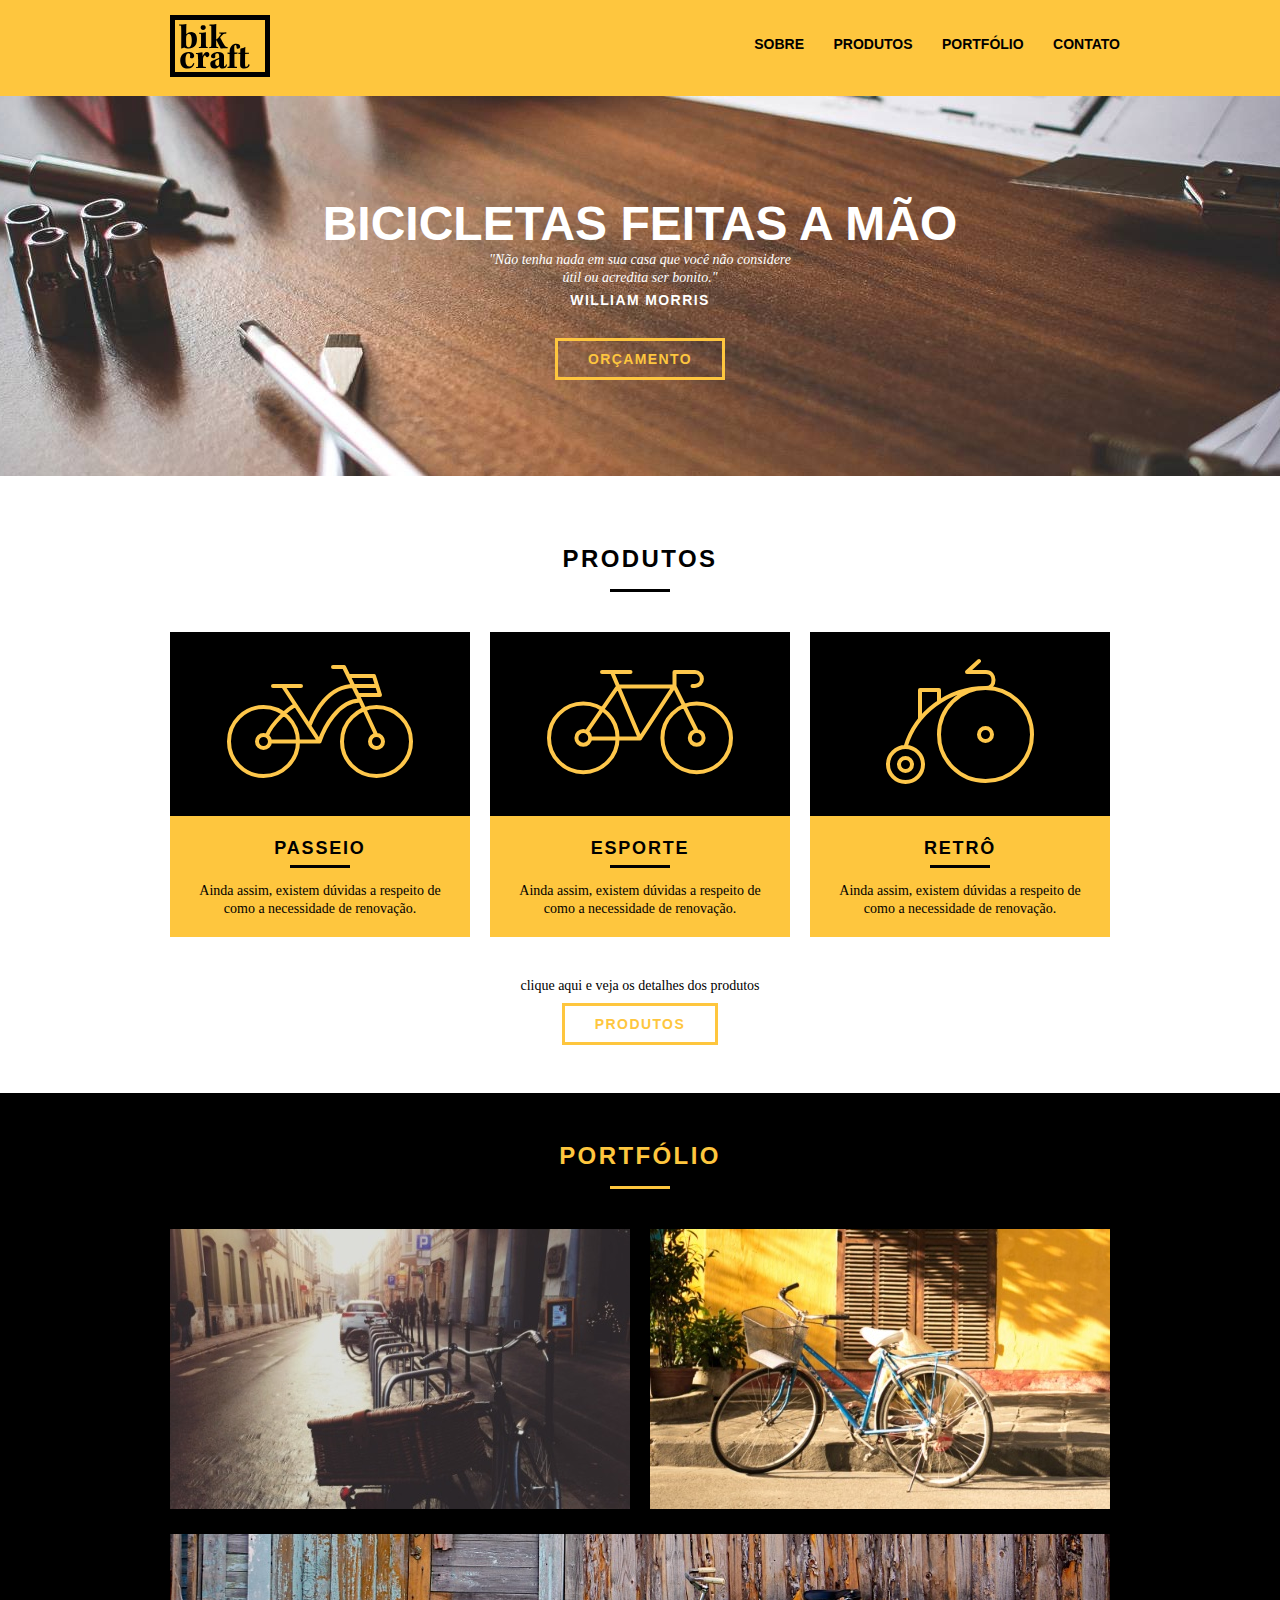
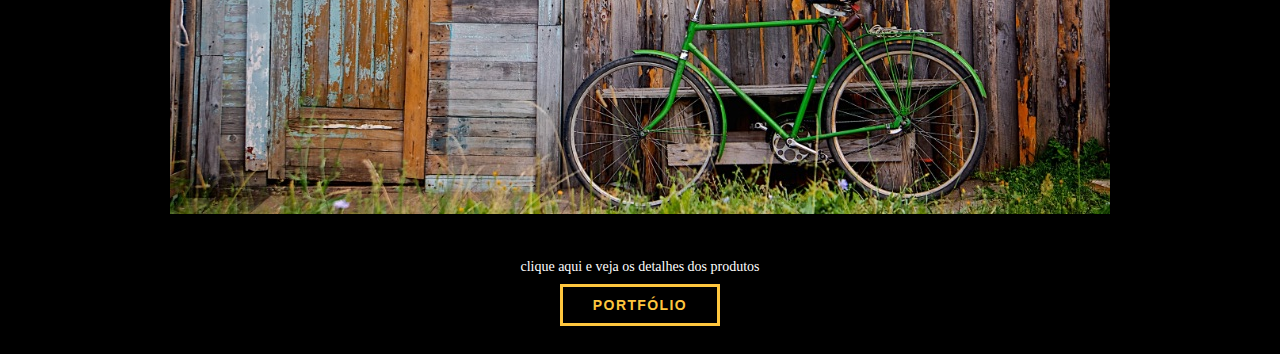
==== index.html @ dcacd548 "portfolio - home" ====
<!DOCTYPE html>
<html lang="en">
<head>
    <meta charset="UTF-8">
    <meta name="viewport" content="width=device-width, initial-scale=1.0">
    <title>Bikcraft</title>
    <link rel="stylesheet" href="/css/normalize.css">
    <link rel="stylesheet" href="/css/reset.css">
    <link rel="stylesheet" href="/css/grid.css">
    <link rel="stylesheet" href="/css/style.css">
</head>
<body>
    
    <!-- Header -->
    <header class="header">
        <div class="container">
            <a href="index.html" class="grid-4">
                <img src="img/bikcraft.svg" alt="">
            </a>
            <nav class="header_menu" class="grid-12">
                <ul>
                    <li><a href="sobre.html">Sobre</a></li>
                    <li><a href="produto.html">Produtos</a></li>
                    <li><a href="portfolio.html">Portfólio</a></li>
                    <li><a href="contato.html">Contato</a></li>
                </ul>
            </nav>
        </div>
    </header>

    <section class="introducao">
        <div class="container">
            <h1>Bicicletas Feitas a Mão</h1>
            <blockquote class="quote-externo">
                <p>"Não tenha nada em sua casa que você não considere útil ou acredita ser bonito."</p>
                <cite>WILLIAM MORRIS</cite>
            </blockquote>
            <a href="produtos.html" class="btn">Orçamento</a>
        </div>
    </section>

    <section class="produtos container">
        <h2 class="subtitulo">Produtos</h2>
        <ul class="produtos_lista">
            <li class="grid-1-3">
                <div class="produtos_icone">
                    <img src="/img/produtos/passeio.svg" alt="">
                </div>
                <h3>Passeio</h3>
                <p>Ainda assim, existem dúvidas a respeito de como a necessidade de renovação.</p>
            </li>
            <li class="grid-1-3">
                <div class="produtos_icone">
                    <img src="/img/produtos/esporte.svg" alt="">
                </div>
                <h3>Esporte</h3>
                <p>Ainda assim, existem dúvidas a respeito de como a necessidade de renovação.</p>
            </li>
            <li class="grid-1-3">
                <div class="produtos_icone">
                    <img src="/img/produtos/retro.svg" alt="">
                </div>
                <h3>Retrô</h3>
                <p>Ainda assim, existem dúvidas a respeito de como a necessidade de renovação.</p>
            </li>
        </ul>

        <div class="call">
            <p>clique aqui e veja os detalhes dos produtos</p>
            <a href="produtos.html" class="btn btn-preto">Produtos</a>
        </div>

    </section>

    <section class="portfolio">
        <div class="container">
            <h2 class="subtitulo">Portfólio</h2>
            <ul class="portfolio_lista">
                <li class="grid-8"><img src="/img/portfolio/retro.jpg" alt="Imagem Retro"></li>
                <li class="grid-8"><img src="/img/portfolio/passeio.jpg" alt="Imagem Passeio"></li>
                <li class="grid-16"><img src="/img/portfolio/esporte.jpg" alt="Imagem Esporte"></li>
            </ul>
            <div class="call">
                <p>clique aqui e veja os detalhes dos produtos</p>
                <a href="produtos.html" class="btn btn">Portfólio</a>
            </div>
        </div>
    </section>

</body>
</html>
---- css/grid.css ----
*, *:before, *:after {
  -webkit-box-sizing: border-box; 
  -moz-box-sizing: border-box; 
  box-sizing: border-box;
}

.container {
	width: 960px;
	margin: 0 auto;
	padding: 0px;
	position: relative;
}

.container:after, .container:before {
	content: " ";
	display: table;
}

.container:after {
	clear: both;
}

.grid-1, .grid-2, .grid-3, .grid-4, .grid-5, .grid-6, .grid-7, .grid-8, .grid-9, .grid-10, .grid-11, .grid-12, .grid-13, .grid-14, .grid-15, .grid-16, .grid-1-3 {
	float: left;
	margin-left: 10px;
	margin-right: 10px;
}

.grid-1 	{width: 40px;}
.grid-2 	{width: 100px;}
.grid-3 	{width: 160px;}
.grid-4 	{width: 220px;}
.grid-5 	{width: 280px;}
.grid-6 	{width: 340px;}
.grid-7 	{width: 400px;}
.grid-8 	{width: 460px;}
.grid-9 	{width: 520px;}
.grid-10 	{width: 580px;}
.grid-11 	{width: 640px;}
.grid-12 	{width: 700px;}
.grid-13 	{width: 760px;}
.grid-14 	{width: 820px;}
.grid-15 	{width: 880px;}
.grid-16 	{width: 940px;}
.grid-1-3	{width: 300px;}
---- css/style.css ----
/* Estilos Gerais */

body{
    font-family: Arial, Helvetica, sans-serif;
}

p{
    font-family: Georgia, 'Times New Roman', Times, serif;
    font-size: .875em;
    line-height: 1.25em;
}

.btn{
    border: 3px solid #FEC63E;
    padding: 10px 30px;
    color: #FEC63E;
    font-size: .875em;
    text-transform: uppercase;
    font-weight: bold;
    letter-spacing: .1em;
}

.btn:hover{
    color: #FFF;
    border-color: #FFF;
}

.btn.btn-preto:hover{
    color: #000;
    border-color: #000;
}

.subtitulo{
    font-size: 1.5em;
    line-height: 1.875em;
    font-weight: bold;
    letter-spacing: .1em;
    color: #000;
    text-transform: uppercase;
    text-align: center;
    margin-bottom: 40px;
}

.subtitulo::after{
    content: "";
    display: block;
    width: 60px;
    height: 3px;
    background: #000;
    margin: 8px auto;
}

/* Header */

.header{
    position: fixed;
    top: 0;
    width: 100%;
    background: #FEC63E;
    padding: 15px 0;
    z-index: 10;
}

.header_menu{
    text-align: right;
}

.header_menu ul li{
    display: inline-block;
    margin-left: 25px;
    margin-top: 20px;
}

.header_menu ul li a{
    color: #000;
    font-weight: bold;
    text-transform: uppercase;
    line-height: 1em;
    font-size: .875em;
    padding: 10px 0;
}

.header_menu ul li a:hover{
    color: #FFF;
}

/* Introdução */

.introducao{
    width: 100%;
    height: 380px;
    background: url("../img/bg.jpg") no-repeat center;
    background-size: cover;
    margin-top: 96px;
    text-align: center;
    padding-top: 100px;
}

.introducao h1{
    font-size: 3em;
    color: #FFF;
    font-weight: bold;
    text-transform: uppercase;
}

.quote-externo{
    max-width: 320px;
    margin: 0 auto;
    color: #FFF;
    margin-bottom: 40px;
}

.quote-externo p{
    font-style: italic;
    padding-bottom: 5px;
}

.quote-externo cite{
    font-style: normal;
    font-weight: bold;
    font-size: .875em;
    letter-spacing: .1em;
}

/* Produtos */
.produtos{
    padding: 60px 0;
}

.produtos_lista li{
    background: #FEC63E;
    text-align: center;
}

.produtos_lista li h3{
    font-size: 1.125em;
    font-weight: bold;
    line-height: 25px;
    text-transform: uppercase;
    letter-spacing: .1em;
    margin-top: 20px;
}

.produtos_lista li h3::after{
    content: "";
    display: block;
    width: 60px;
    height: 3px;
    background: #000;
    margin: 4px auto;
}

.produtos_lista li p{
    padding: 10px 20px 20px 20px;
}

.produtos_icone{
    background: #000;
    padding: 20px;
}

.call{
    text-align: center;
    padding-top: 40px;
    clear: both;
}

.call p{
    margin-bottom: 20px;
}

/* Portfolio */
.portfolio{
    width: 100%;
    background: #000;
    padding: 40px 0;
}

.portfolio .subtitulo{
    color: #FEC63E;
}

.portfolio .subtitulo::after{
    background: #FEC63E;
}

.portfolio_lista li:last-child{
    margin-top: 20px;
}

.portfolio .call p{
    color: #FFF;
}
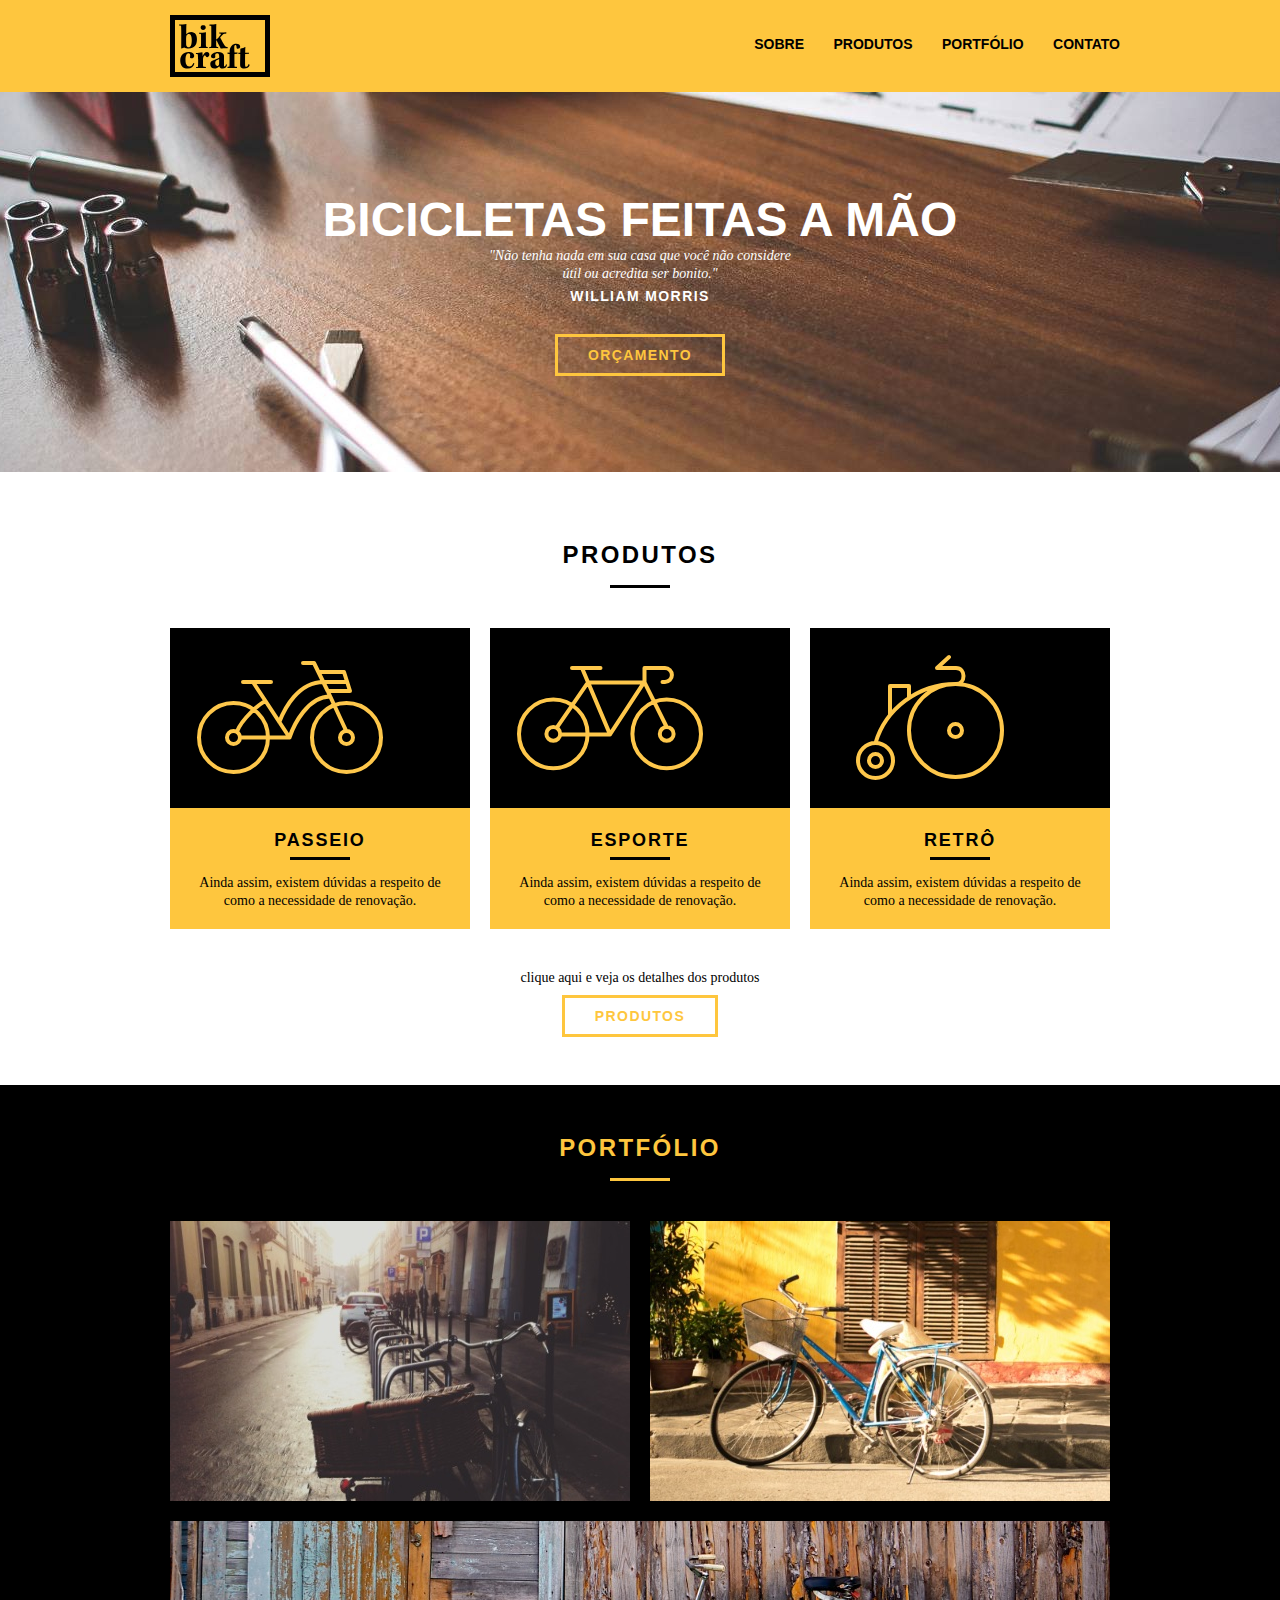
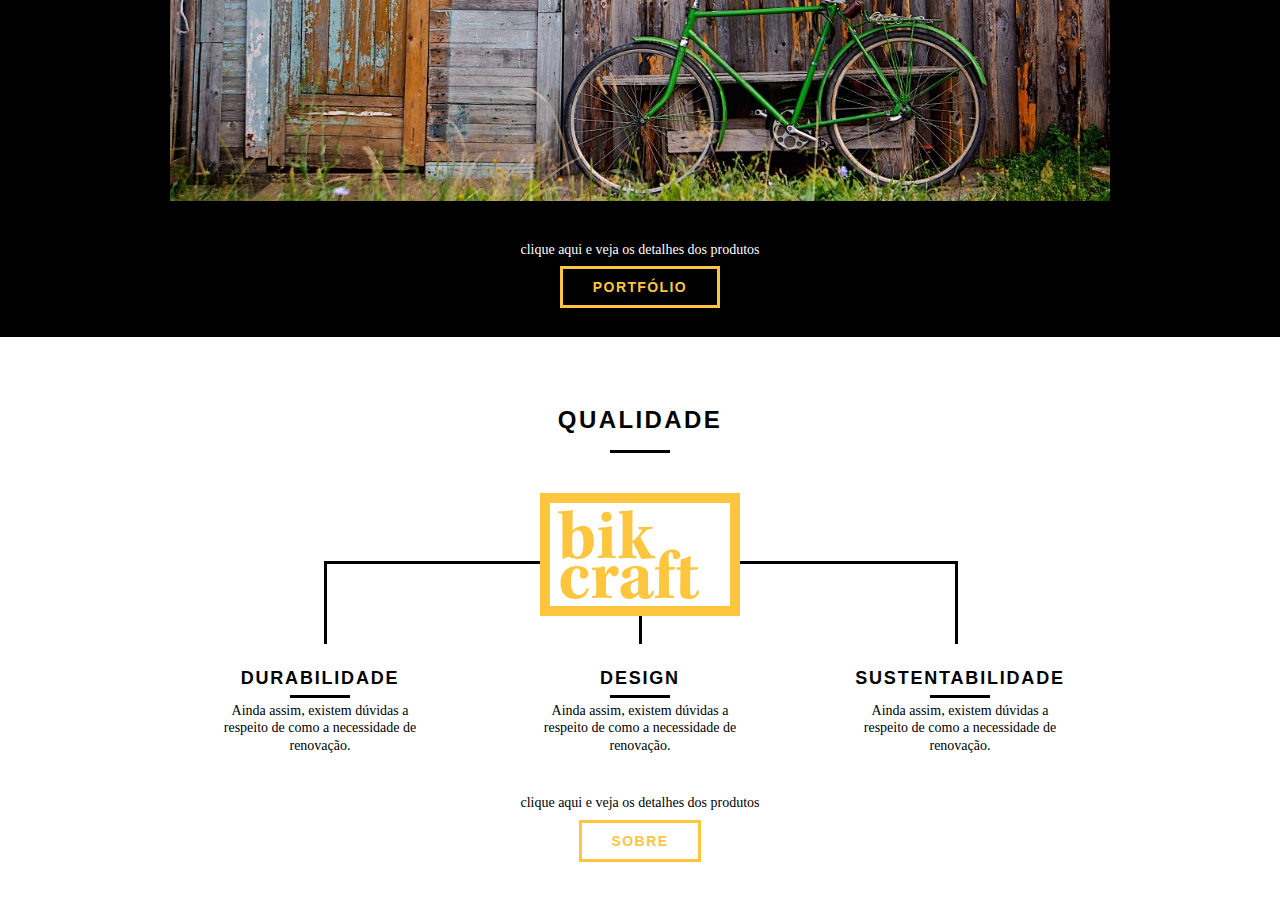
==== commit b26fb868: "qualidade - home" ====
--- a/index.html
+++ b/index.html
@@ -87,5 +87,28 @@
         </div>
     </section>
 
+    <section class="qualidade container">
+        <h2 class="subtitulo">Qualidade</h2>
+        <img src="/img/bikcraft-qualidade.svg" alt="Bikcraft">
+        <ul class="qualidade_lista">
+            <li class="grid-1-3">
+                <h3>Durabilidade</h3>
+                <p>Ainda assim, existem dúvidas a respeito de como a necessidade de renovação.</p>
+            </li>
+            <li class="grid-1-3">
+                <h3>Design</h3>
+                <p>Ainda assim, existem dúvidas a respeito de como a necessidade de renovação.</p>
+            </li>
+            <li class="grid-1-3">
+                <h3>Sustentabilidade</h3>
+                <p>Ainda assim, existem dúvidas a respeito de como a necessidade de renovação.</p>
+            </li>
+        </ul>
+        <div class="call">
+            <p>clique aqui e veja os detalhes dos produtos</p>
+            <a href="sobre.html" class="btn btn-preto">Sobre</a>
+        </div>
+    </section>
+
 </body>
 </html>--- a/css/style.css
+++ b/css/style.css
@@ -2,6 +2,10 @@
 
 body{
     font-family: Arial, Helvetica, sans-serif;
+}
+
+img{
+    display: block;
 }
 
 p{
@@ -91,7 +95,7 @@
     height: 380px;
     background: url("../img/bg.jpg") no-repeat center;
     background-size: cover;
-    margin-top: 96px;
+    margin-top: 92px;
     text-align: center;
     padding-top: 100px;
 }
@@ -190,4 +194,52 @@
 
 .portfolio .call p{
     color: #FFF;
-}+}
+
+/* Qualidade */
+.qualidade{
+    padding: 60px 0;
+}
+
+.qualidade::after{
+    content: "";
+    width: 634px;
+    height: 83px;
+    display: block;
+    background: url(../img/linhas.svg) no-repeat center center;
+    position: absolute;
+    top: 224px;
+    right: 162px;
+    z-index: -1;
+}
+
+.qualidade img{
+    margin: 0 auto;
+}
+
+.qualidade_lista{
+    padding-top: 30px;
+}
+
+.qualidade_lista li{
+    text-align: center;
+    padding: 0 40px;
+}
+
+.qualidade_lista li h3{
+    font-size: 1.125em;
+    font-weight: bold;
+    line-height: 25px;
+    text-transform: uppercase;
+    letter-spacing: .1em;
+    margin-top: 20px;
+}
+
+.qualidade_lista li h3::after{
+    content: "";
+    display: block;
+    width: 60px;
+    height: 3px;
+    background: #000;
+    margin: 4px auto;
+}
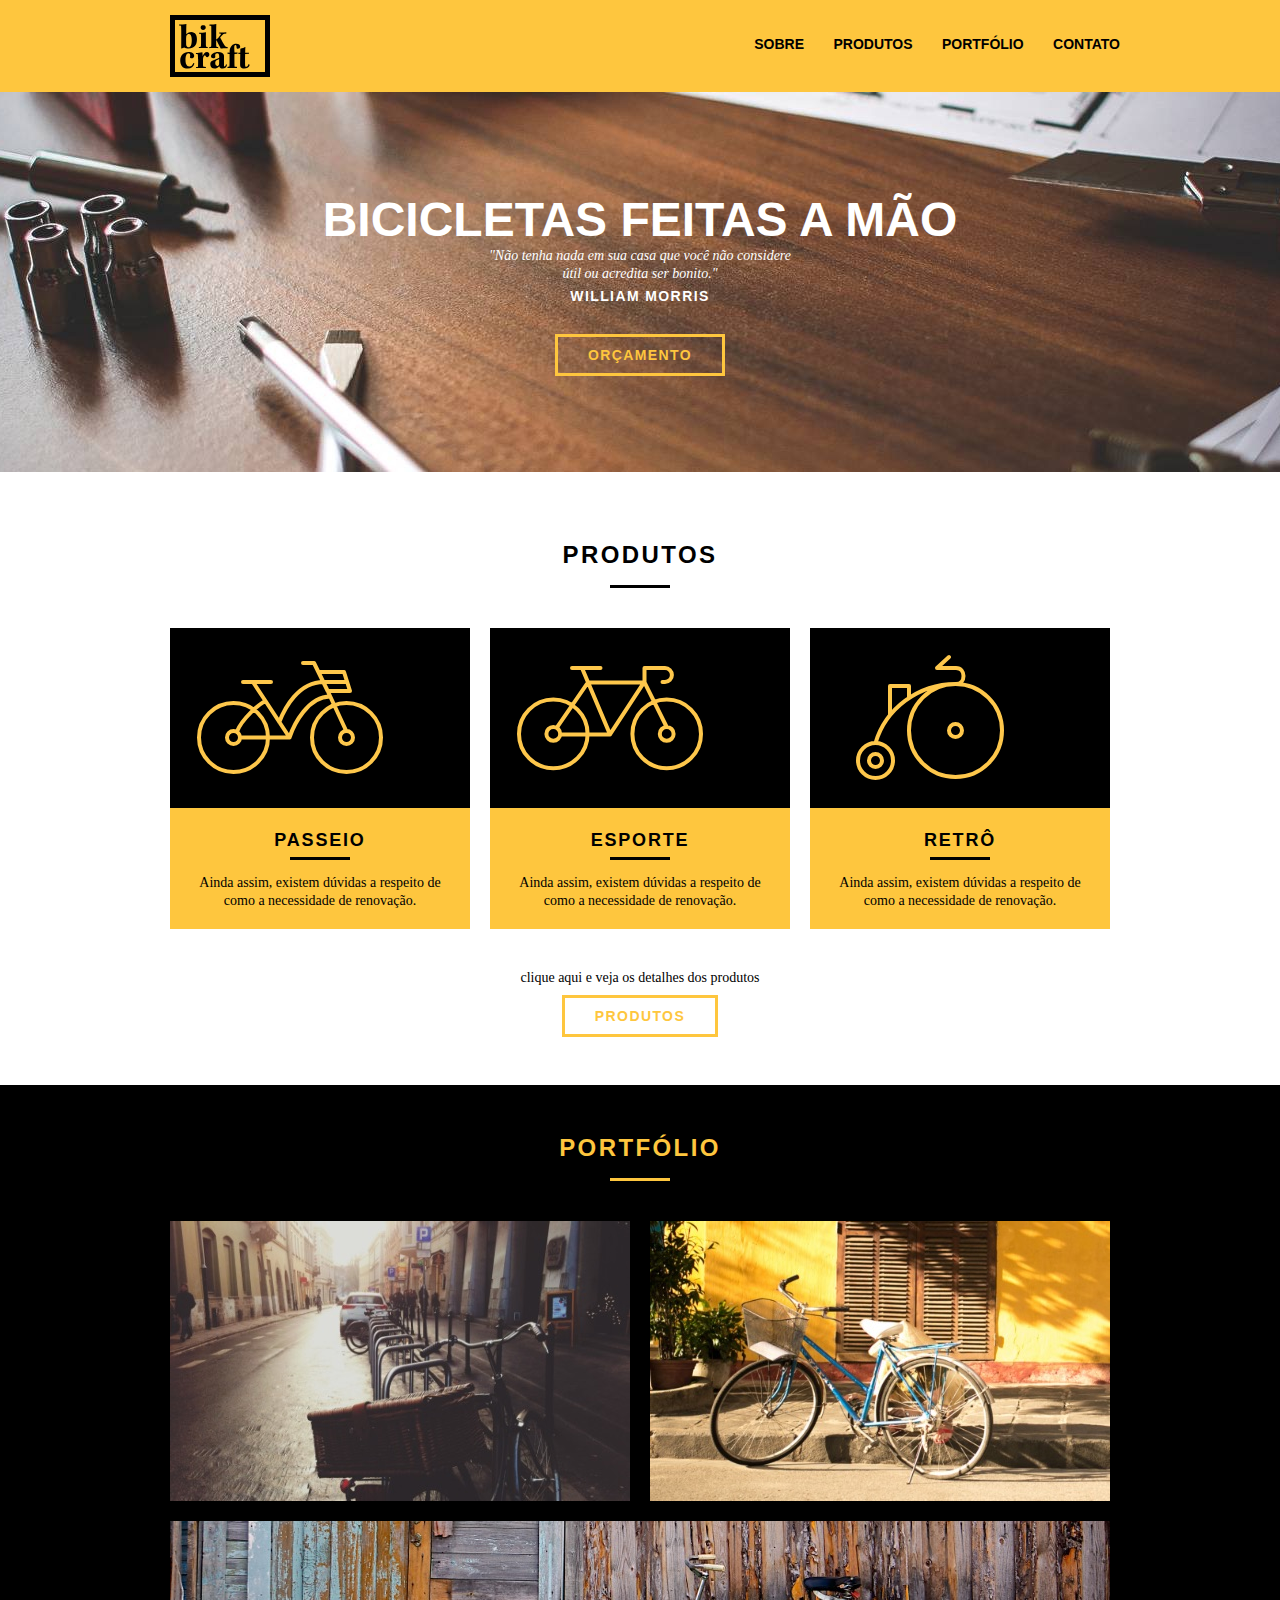
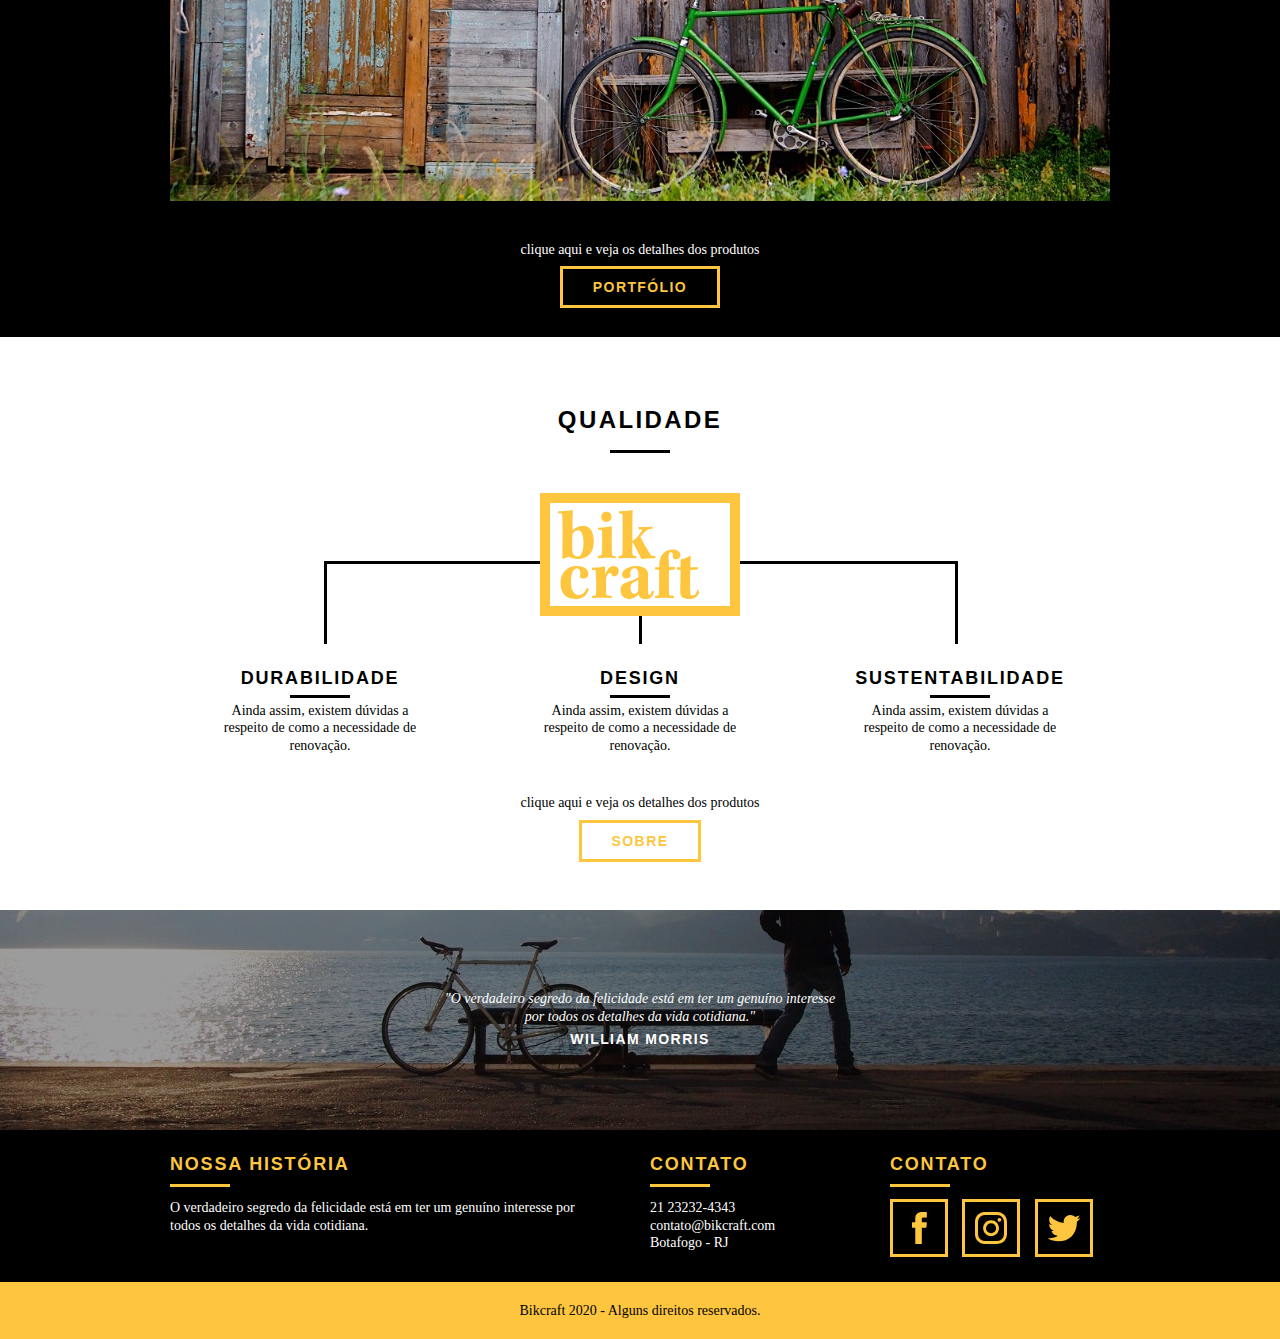
==== commit 8fbbf2bf: "footer - home" ====
--- a/index.html
+++ b/index.html
@@ -110,5 +110,49 @@
         </div>
     </section>
 
+    <section class="quebra">
+        <blockquote class="quote-externo container">
+            <p>"O verdadeiro segredo da felicidade está em ter um genuíno interesse por todos os detalhes da vida cotidiana."</p>
+            <cite>WILLIAM MORRIS</cite>
+        </blockquote>
+    </section>
+
+    <footer>
+        <div class="footer">
+            <div class="container">
+                <div class="grid-8 footer_historia">
+                    <h3>Nossa História</h3>
+                    <p>O verdadeiro segredo da felicidade está em ter um genuíno interesse por todos os detalhes da vida cotidiana.</p>
+                </div>
+
+                <div class="grid-4 footer_contato">
+                    <h3>Contato</h3>
+                    <ul>
+                        <li>21 23232-4343</li>
+                        <li>contato@bikcraft.com</li>
+                        <li>Botafogo - RJ</li>
+                    </ul>
+                </div>
+
+                <div class="grid-4 footer_redes">
+                    <h3>Contato</h3>
+                    <ul>
+                        <li><a href="" target="_blank"><img src="/img/redes-sociais/facebook.svg" alt="Facebook"></a></li>
+                        <li><a href="" target="_blank"><img src="/img/redes-sociais/instagram.svg" alt="Instagram"></a></li>
+                        <li><a href="" target="_blank"><img src="/img/redes-sociais/twitter.svg" alt="Twitter"></a></li>
+                    </ul>
+                </div>
+            </div>
+        </div>
+
+        <div class="coppy">
+            <div class="container">
+                <p class="grid-16">
+                    Bikcraft 2020 - Alguns direitos reservados.
+                </p>
+            </div>
+        </div>
+    </footer>
+
 </body>
 </html>--- a/css/style.css
+++ b/css/style.css
@@ -243,3 +243,81 @@
     background: #000;
     margin: 4px auto;
 }
+
+/* Quebra */
+
+.quebra{
+    width: 100%;
+    height: 220px;
+    background: url(../img/bg-footer.jpg) no-repeat center center;
+    background-size: cover;
+    text-align: center;
+    padding-top: 80px;
+}
+
+.quebra .quote-externo{
+    max-width: 400px;
+}
+
+/* Footer */
+
+.footer{
+    width: 100%;
+    background: #000;
+    color: #FFF;
+    padding: 20px 0;
+}
+
+.footer h3{
+    font-size: 1.125em;
+    line-height: 1.56em;
+    color: #FEC63E;
+    text-transform: uppercase;
+    letter-spacing: .1em;
+    font-weight: bold;
+}
+
+.footer h3::after{
+    content: "";
+    width: 60px;
+    height: 3px;
+    display: block;
+    background: #FEC63E;
+    margin: 6px 0 12px 0;
+}
+
+.footer_historia{
+    padding-right: 40px;
+}
+
+.footer_contato ul li{
+    font-size: .875em;
+    line-height: 1.25em;
+    font-family: Georgia, 'Times New Roman', Times, serif;
+}
+
+.footer_redes ul li{
+    display: inline-block;
+    margin-right: 10px;
+}
+
+.footer_redes ul li a{
+    border: 3px solid #FEC63E;
+    display: block;
+   padding: 10px;
+}
+
+.footer_redes ul li a:hover{
+    border-color: #FFF;
+}
+
+/* Coppy */
+.coppy{
+    width: 100%;
+    background: #FEC63E;
+    padding: 20px 0;
+}
+
+.coppy p{
+    text-align: center;
+}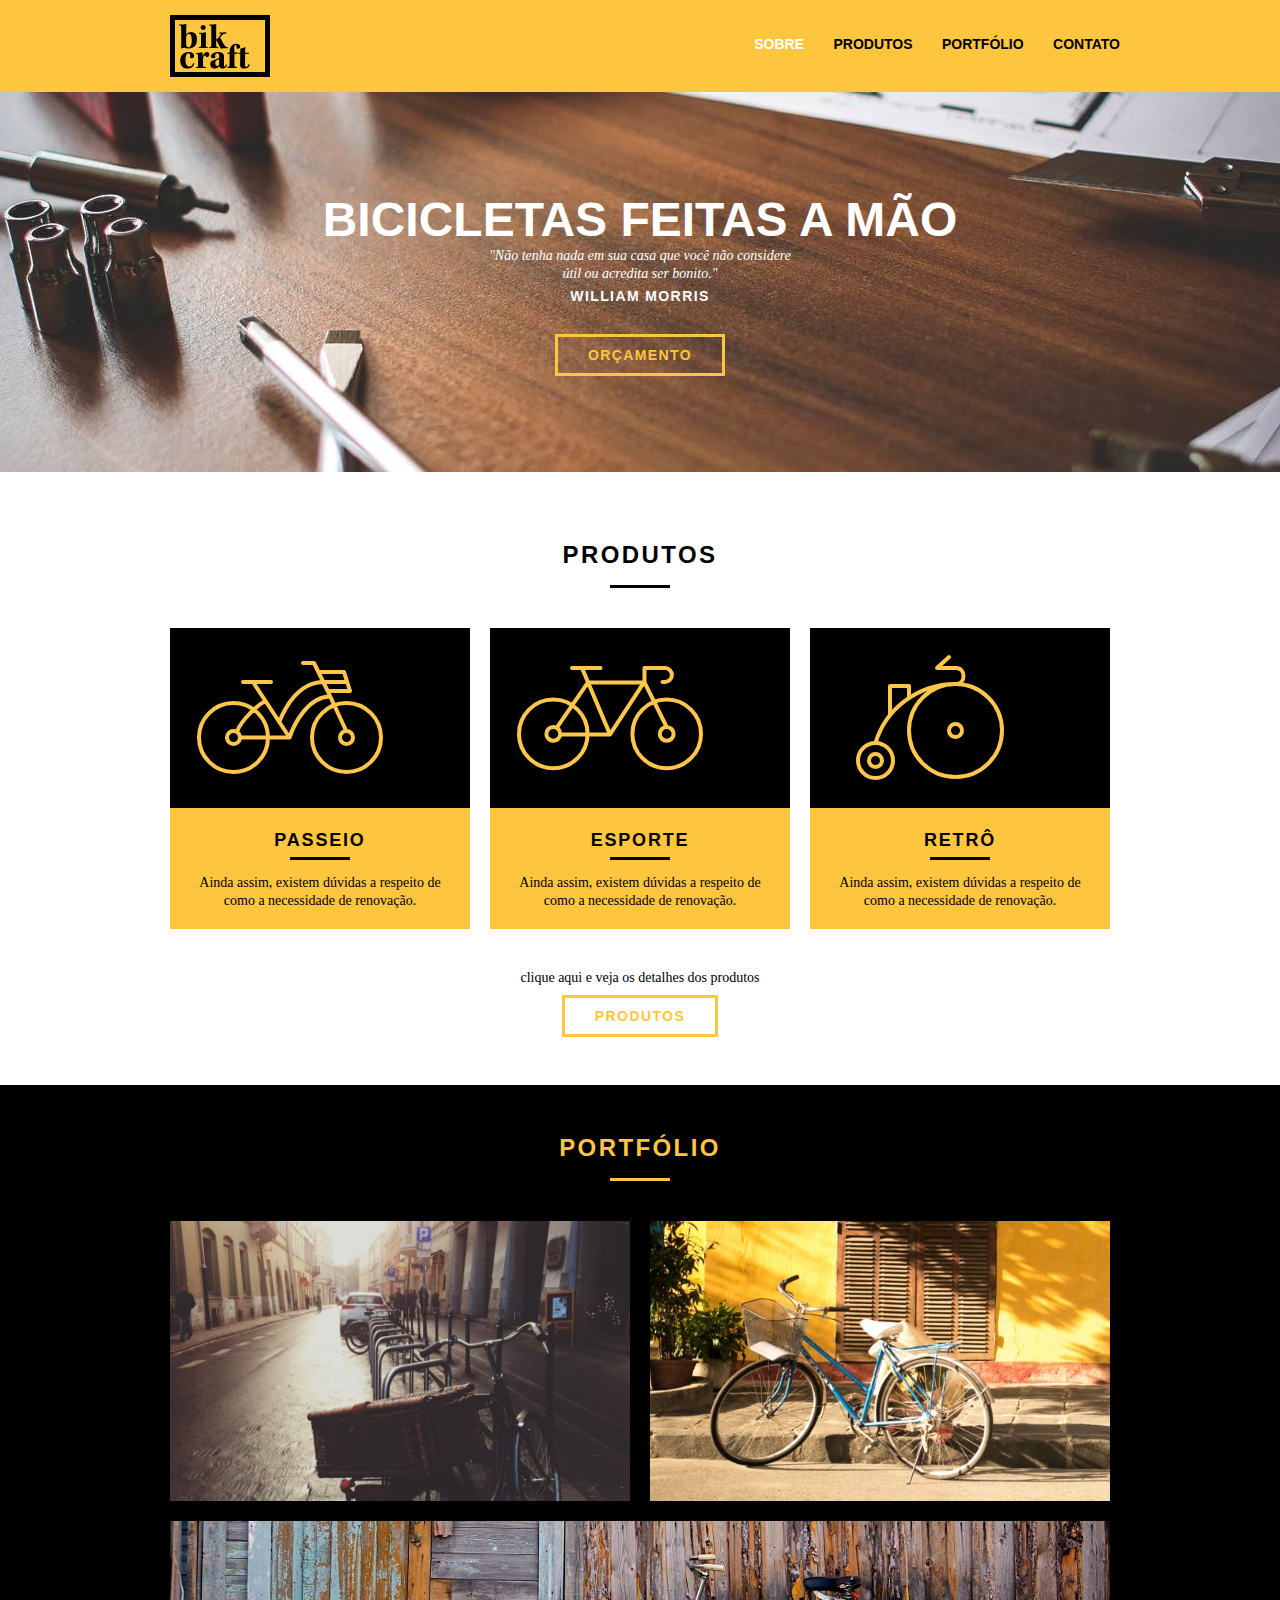
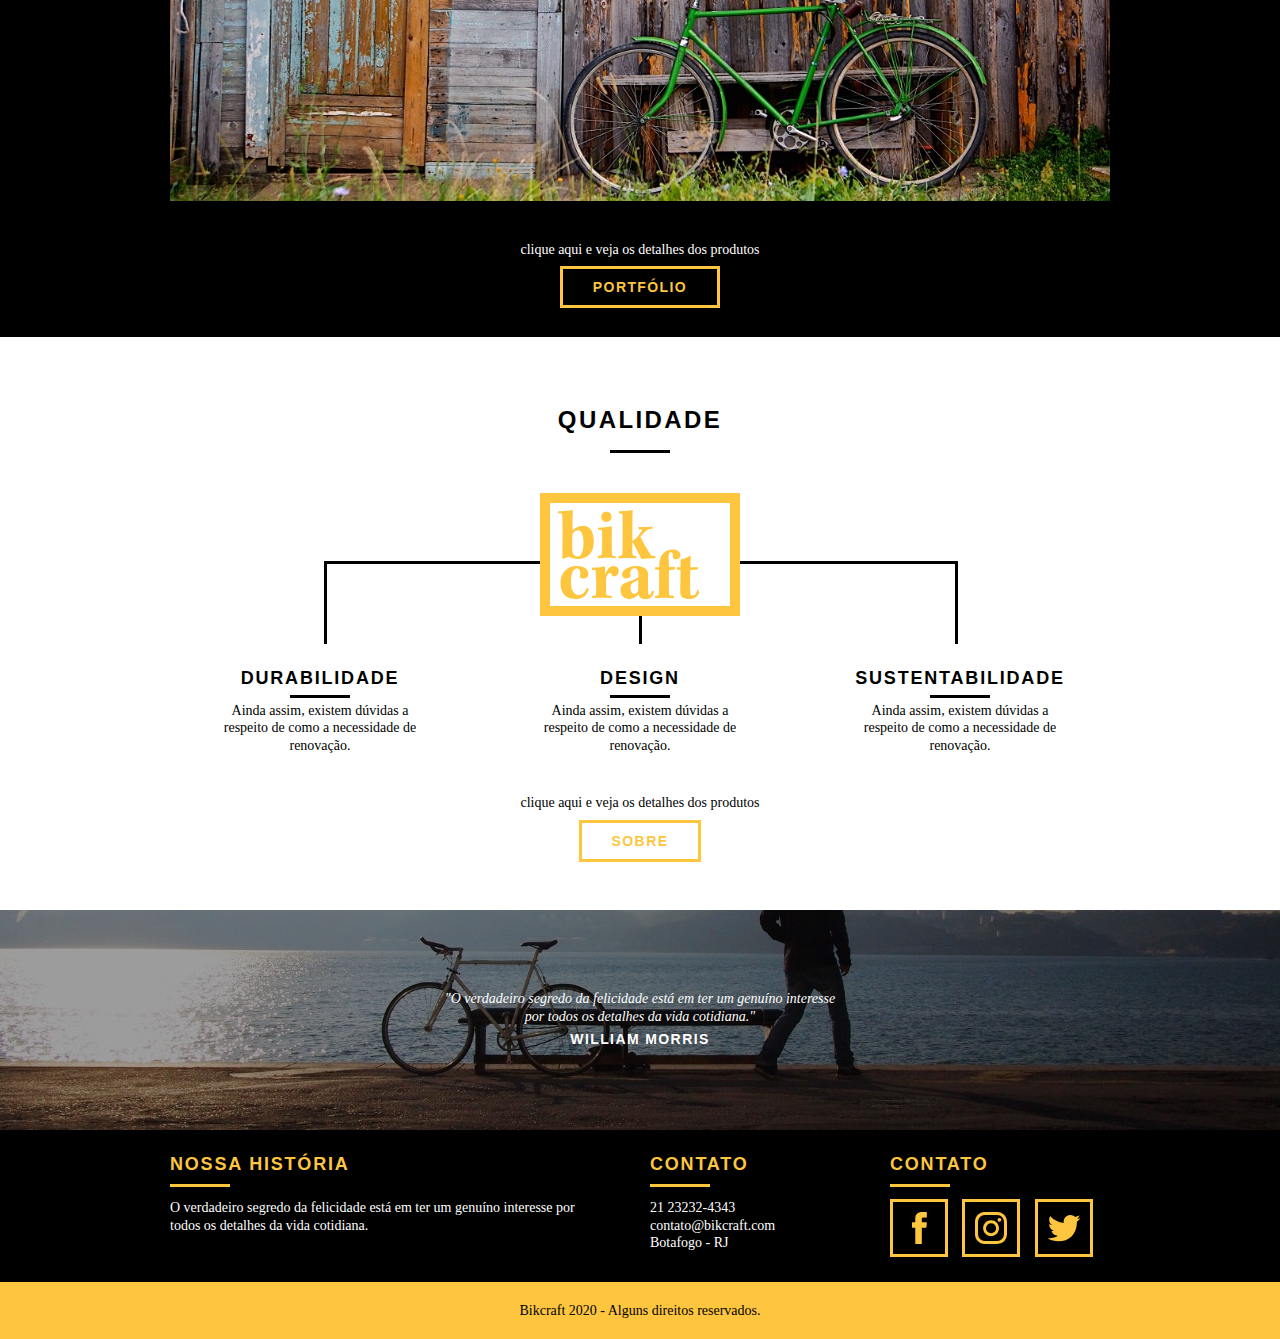
==== commit f1d98646: "produtos p2" ====
--- a/index.html
+++ b/index.html
@@ -8,6 +8,7 @@
     <link rel="stylesheet" href="/css/reset.css">
     <link rel="stylesheet" href="/css/grid.css">
     <link rel="stylesheet" href="/css/style.css">
+    <link rel="stylesheet" href="/css/responsivo.css">
 </head>
 <body>
     
@@ -19,8 +20,8 @@
             </a>
             <nav class="header_menu" class="grid-12">
                 <ul>
-                    <li><a href="sobre.html">Sobre</a></li>
-                    <li><a href="produto.html">Produtos</a></li>
+                    <li><a href="sobre.html" class="active">Sobre</a></li>
+                    <li><a href="produtos.html">Produtos</a></li>
                     <li><a href="portfolio.html">Portfólio</a></li>
                     <li><a href="contato.html">Contato</a></li>
                 </ul>
--- a/css/style.css
+++ b/css/style.css
@@ -54,6 +54,25 @@
     margin: 8px auto;
 }
 
+.subtitulo-interno{
+    font-size: 1.5em;
+    line-height: 1.875em;
+    font-weight: bold;
+    letter-spacing: .1em;
+    color: #000;
+    text-transform: uppercase;
+    margin-bottom: 20px;
+}
+
+.subtitulo-interno::after{
+    content: "";
+    display: block;
+    width: 60px;
+    height: 3px;
+    background: #000;
+    margin: 8px 0;
+}
+
 /* Header */
 
 .header{
@@ -88,6 +107,10 @@
     color: #FFF;
 }
 
+.header_menu ul li a.active{
+    color: #FFF;
+}
+
 /* Introdução */
 
 .introducao{
@@ -124,6 +147,32 @@
     font-weight: bold;
     font-size: .875em;
     letter-spacing: .1em;
+}
+
+/* Introdução interna */
+.introducao-interna{
+    width: 100%;
+    margin-top: 92px;
+    height: 160px;
+    color: #FFF;
+    text-align: center;
+    padding-top: 30px;
+}
+
+.introducao-interna h1{
+    font-size: 2.25em;
+    color: #FFF;
+    font-weight: bold;
+    text-transform: uppercase;
+}
+
+.introducao-interna h1::after{
+    content: "";
+    width: 60px;
+    height: 3px;
+    display: block;
+    background: #FFF;
+    margin: 6px auto 10px auto;
 }
 
 /* Produtos */
@@ -219,6 +268,7 @@
 
 .qualidade_lista{
     padding-top: 30px;
+    overflow: auto; /* Clear fixe */
 }
 
 .qualidade_lista li{
--- a/css/responsivo.css
+++ b/css/responsivo.css
@@ -0,0 +1,7 @@
+@media (min-width: 768px) and (max-width: 959px){
+
+}
+
+@media (max-width: 767){
+    
+}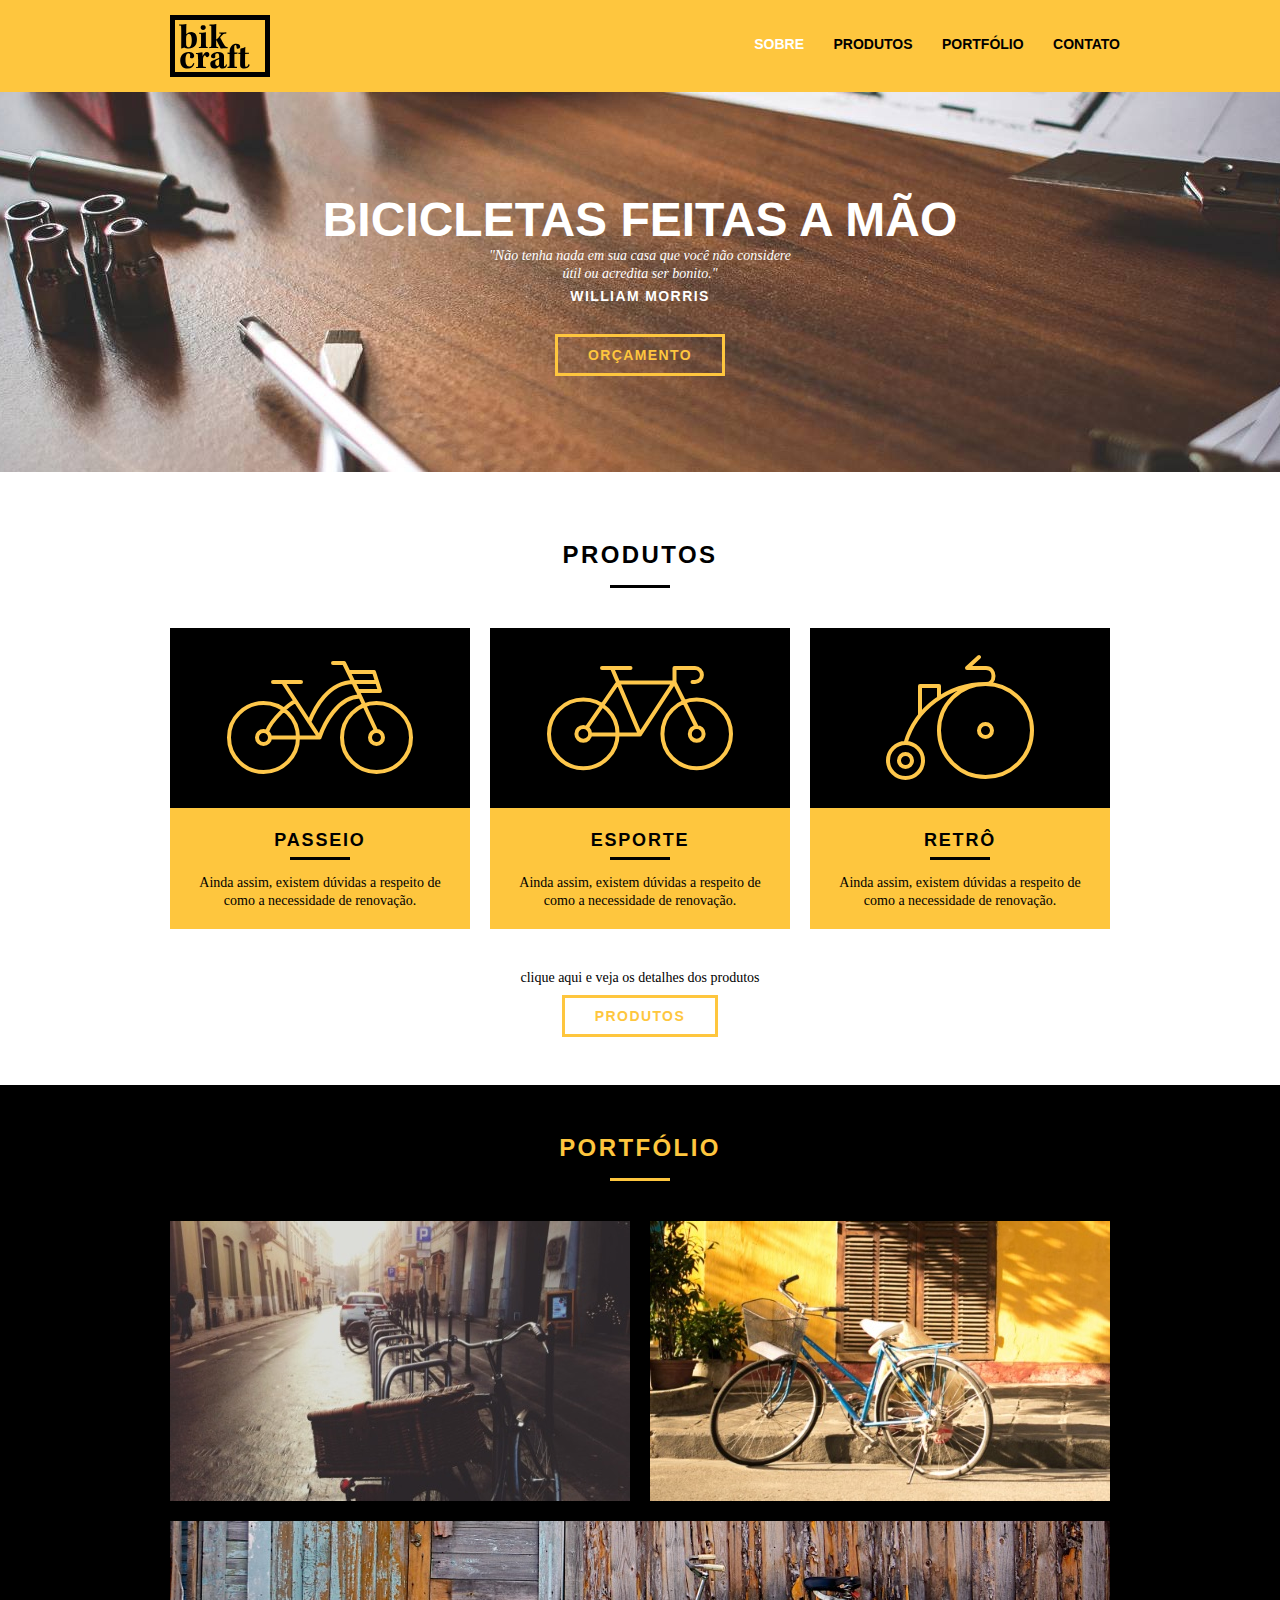
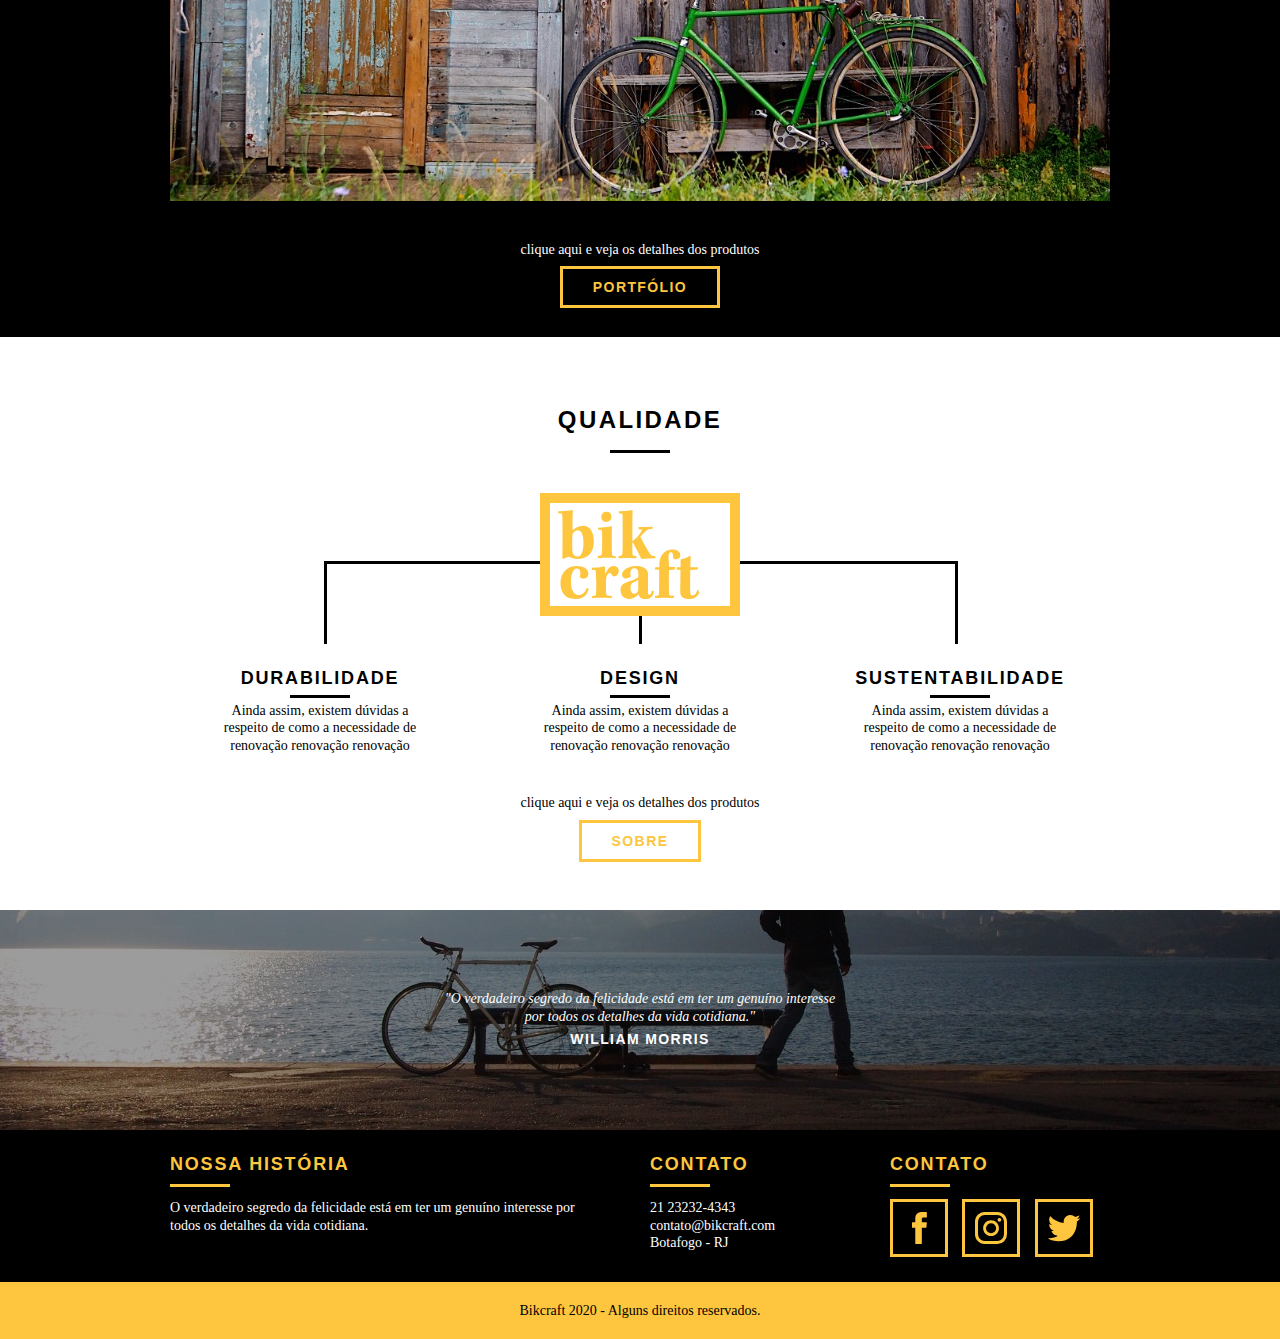
==== commit a3df8adb: "responsivo home" ====
--- a/index.html
+++ b/index.html
@@ -94,15 +94,15 @@
         <ul class="qualidade_lista">
             <li class="grid-1-3">
                 <h3>Durabilidade</h3>
-                <p>Ainda assim, existem dúvidas a respeito de como a necessidade de renovação.</p>
+                <p>Ainda assim, existem dúvidas a respeito de como a necessidade de renovação renovação renovação</p>
             </li>
             <li class="grid-1-3">
                 <h3>Design</h3>
-                <p>Ainda assim, existem dúvidas a respeito de como a necessidade de renovação.</p>
+                <p>Ainda assim, existem dúvidas a respeito de como a necessidade de renovação renovação renovação</p>
             </li>
             <li class="grid-1-3">
                 <h3>Sustentabilidade</h3>
-                <p>Ainda assim, existem dúvidas a respeito de como a necessidade de renovação.</p>
+                <p>Ainda assim, existem dúvidas a respeito de como a necessidade de renovação renovação renovação</p>
             </li>
         </ul>
         <div class="call">
--- a/css/grid.css
+++ b/css/grid.css
@@ -42,4 +42,41 @@
 .grid-14 	{width: 820px;}
 .grid-15 	{width: 880px;}
 .grid-16 	{width: 940px;}
-.grid-1-3	{width: 300px;}+.grid-1-3	{width: 300px;}
+
+@media only screen and (min-width: 788px) and (max-width: 979px){
+	.container {
+		width: 768px;
+	}
+
+	.grid-1		{width: 28px;}
+	.grid-2		{width: 76px;}
+	.grid-3		{width: 124px;}
+	.grid-4		{width: 172px;}
+	.grid-5		{width: 220px;}
+	.grid-6		{width: 268px;}
+	.grid-7		{width: 316px;}
+	.grid-8		{width: 364px;}
+	.grid-9		{width: 412px;}
+	.grid-10	{width: 460px;}
+	.grid-11	{width: 508px;}
+	.grid-12	{width: 556px;}
+	.grid-13	{width: 604px;}
+	.grid-14	{width: 652px;}
+	.grid-15	{width: 700px;}
+	.grid-16	{width: 748px;}
+	.grid-1-3	{width: 236px;}
+}
+
+@media only screen and (max-width: 787px){
+	.container{
+		width: 300px;
+	}
+
+	.grid-1, .grid-2, .grid-3, .grid-4, .grid-5, .grid-6, .grid-7, .grid-8, .grid-9, .grid-10, .grid-11, .grid-12, .grid-13, .grid-14, .grid-15, .grid-16, .grid-1-3 {
+		width: 300px;
+		margin-bottom: 20px;
+		float: none;
+	}
+
+}--- a/css/style.css
+++ b/css/style.css
@@ -6,6 +6,7 @@
 
 img{
     display: block;
+    max-width: 100%;
 }
 
 p{
@@ -212,6 +213,10 @@
     padding: 20px;
 }
 
+.produtos_icone img{
+    margin: 0 auto;
+}
+
 .call{
     text-align: center;
     padding-top: 40px;
@@ -255,7 +260,7 @@
     width: 634px;
     height: 83px;
     display: block;
-    background: url(../img/linhas.svg) no-repeat center center;
+    background: url(../img/linhas.svg) no-repeat center;
     position: absolute;
     top: 224px;
     right: 162px;
--- a/css/responsivo.css
+++ b/css/responsivo.css
@@ -1,7 +1,74 @@
-@media (min-width: 768px) and (max-width: 959px){
+/* Estilo para tabletes */
+@media only screen and (min-width: 788px) and (max-width: 979px){
+    /* Qualidade home */
+    .qualidade::after{
+        right: 66px;
+    }
 
+    .qualidade_lista li{
+        padding: 0 10px;
+    }
+
+    /* Footer */
+    .footer_redes ul li a{
+        border: 3px solid #FEC63E;
+        display: block;
+        padding: 6px;
+    }
+    .footer_redes ul li a img{
+        width: 26px;
+        height: 26px;
+    }
 }
 
-@media (max-width: 767){
+/* Estilo para mobile */
+@media only screen and (max-width: 787px){
+    /* Header */
+    .header{
+        position: relative;
+    }
+
+    .header img{
+        margin: 0 auto;
+    }
+
+    .header_menu{
+        text-align: center;
+    }
+
+    .header_menu ul li{
+        margin: 5px;
+    }
+
+    .header_menu ul li a{ 
+        border: 4px solid #000;
+        width: 136px;
+        display: block;
+        float: left;
+    }
+    .header_menu ul li a:hover{
+        border-color: #FFF;
+    }
+    /* Introdução */
+    .introducao{
+        margin-top: 0px;
+        padding-top: 50px;
+        background: url("../img/bg-mobile.jpg") no-repeat center;
+        background-size: cover;
+    }
+
+    .introducao h1{
+        font-size: 2.25em;
+    }
+    
+    /* Call */
+    .call{
+        padding-top: 10px;
+    }
+
+    /* Qualidade imagem */
+    .qualidade::after{
+        display: none;
+    }
     
 }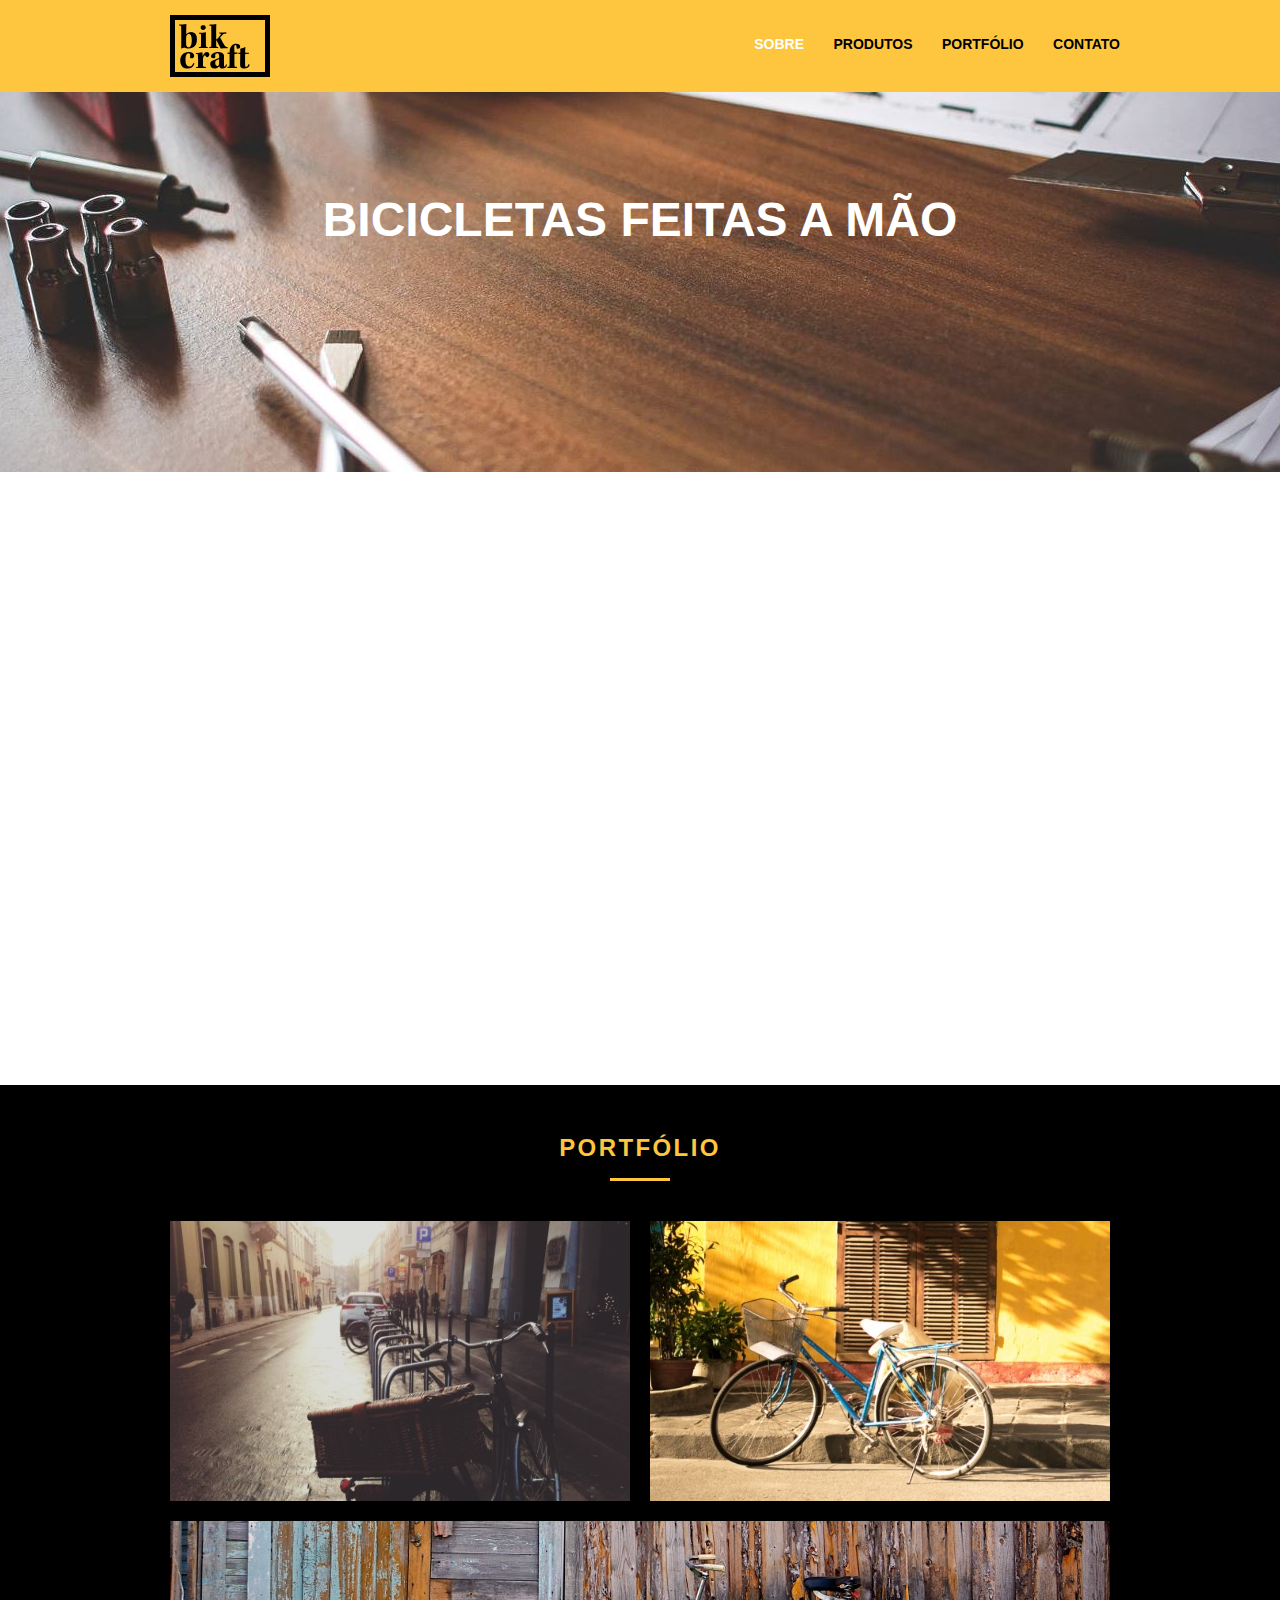
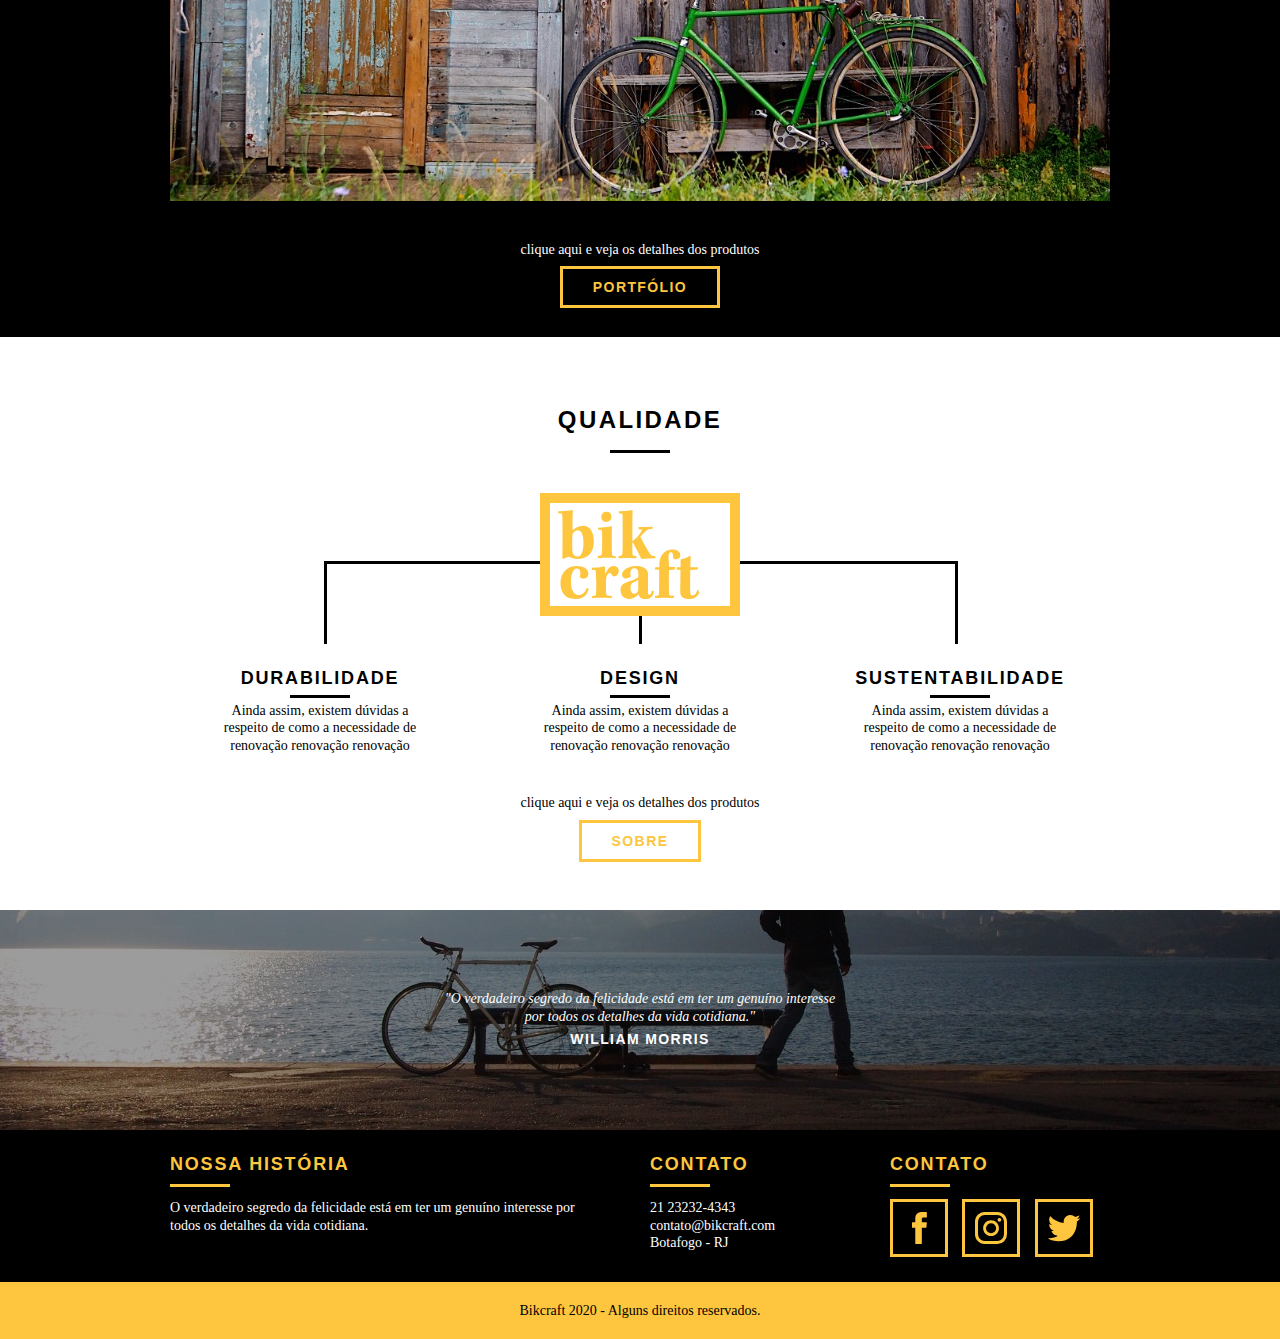
==== commit 1201dc1c: "animacoes" ====
--- a/index.html
+++ b/index.html
@@ -9,6 +9,7 @@
     <link rel="stylesheet" href="/css/grid.css">
     <link rel="stylesheet" href="/css/style.css">
     <link rel="stylesheet" href="/css/responsivo.css">
+    <script>document.documentElement.classList.add("js")</script>
 </head>
 <body>
     
@@ -31,16 +32,16 @@
 
     <section class="introducao">
         <div class="container">
-            <h1>Bicicletas Feitas a Mão</h1>
-            <blockquote class="quote-externo">
+            <h1 data-anime="400" class="fadeInDown">Bicicletas Feitas a Mão</h1>
+            <blockquote data-anime="800" class="quote-externo fadeInDown">
                 <p>"Não tenha nada em sua casa que você não considere útil ou acredita ser bonito."</p>
                 <cite>WILLIAM MORRIS</cite>
             </blockquote>
-            <a href="produtos.html" class="btn">Orçamento</a>
+            <a data-anime="1200" href="produtos.html" class="btn">Orçamento</a>
         </div>
     </section>
 
-    <section class="produtos container">
+    <section class="produtos container fadeInDown" data-anime="1600">
         <h2 class="subtitulo">Produtos</h2>
         <ul class="produtos_lista">
             <li class="grid-1-3">
@@ -155,5 +156,9 @@
         </div>
     </footer>
 
+   
+    <script src="/js/simple-anime.js"></script>
+    <script src="/js/script.js"></script>
+    
 </body>
 </html>--- a/css/style.css
+++ b/css/style.css
@@ -375,4 +375,62 @@
 
 .coppy p{
     text-align: center;
-}+}
+
+/* Slide e animação*/
+.js [data-slide] {
+    position: relative;
+  }
+
+.js [data-slide] > * {
+    position: absolute;
+    top: 0px;
+    opacity: 0;
+  }
+
+.js [data-slide] > .active {
+    position: relative;
+    opacity: 1;
+    transition: opacity 500ms;
+    z-index: 1;
+  }
+  
+.js [data-slide-nav] {
+    display: block;
+    justify-content: center;
+    text-align: center;
+    margin-top: 20px;
+  }
+
+.js [data-slide-nav] > button {
+    display: inline-block;
+    width: 12px;
+    margin: 4px;
+    height: 12px;
+    border: none;
+    padding: 0px;
+    border-radius: 6px;
+    background: #1d1d1d;
+    text-indent: -100px;
+    overflow: hidden;
+  }
+
+.js [data-slide-nav] > button.active {
+    background: #fec454;
+  }
+
+  /* Animações */
+.js [data-anime] {
+    opacity: 0;
+  }
+
+.js .fadeInDown {
+    transform: translate3d(0, -20px, 0);
+  }
+
+.js .anime {
+    opacity: 1;
+    transform: none;
+    transition: transform .8s, transform .8s;
+  }
+
--- a/css/responsivo.css
+++ b/css/responsivo.css
@@ -8,6 +8,28 @@
     .qualidade_lista li{
         padding: 0 10px;
     }
+
+    /* Produtos */
+    .produtos_item h2{  
+        top: -150px;
+        margin-bottom: -56px;
+    }
+
+    .produto-icone{
+        padding: 41px 0;
+    }
+    
+    .produto_info p{
+        font-size: .875em;
+        line-height: 20px;
+        height: 122px;
+        padding: 20px 30px;
+    }
+
+    .produto_info ul li{
+        width: 181px;
+    }
+    
 
     /* Footer */
     .footer_redes ul li a{
@@ -49,6 +71,11 @@
     .header_menu ul li a:hover{
         border-color: #FFF;
     }
+
+    .header_menu ul li a.active{
+        border-color: #FFF;
+    }
+
     /* Introdução */
     .introducao{
         margin-top: 0px;
@@ -60,6 +87,11 @@
     .introducao h1{
         font-size: 2.25em;
     }
+
+    /* Introdução Interna */
+    .introducao-interna{
+        margin-top: 0px;
+    }
     
     /* Call */
     .call{
@@ -70,5 +102,57 @@
     .qualidade::after{
         display: none;
     }
+
+    /* Sobre */
+    .missao-sobre p{
+        padding-right: 0px;
+        font-style: .875em;
+        line-height: 20px;
+    }
+
+    .subtitulo-interno ul li{
+        font-style: .875em;
+        line-height: 25px;
+    }
+
+    /* Produtos */
+    .produtos_item h2{  
+        top: -100px;
+        margin-bottom: -68px;
+    }
+
+    .produto-icone{
+        padding: 41px 0;
+    }
+    
+    .produto_info p{
+        font-size: .875em;
+        line-height: 20px;
+        height: auto;
+        padding: 20px 30px;
+    }
+
+    .produto_info ul li{
+        width: 149px;
+        font-size: .875em;
+        line-height: 20px;
+        padding-top: 14;
+    }
+
+    /* Form */
+    .form{
+        padding-right: 0px;
+    }
+
+    .orcamento_dados ul{
+        padding-right: 0px;
+    }
+
+    /* Contato */
+    
+    .form{
+        padding-right: 0px;
+        margin-bottom: 40px;
+    }
     
 }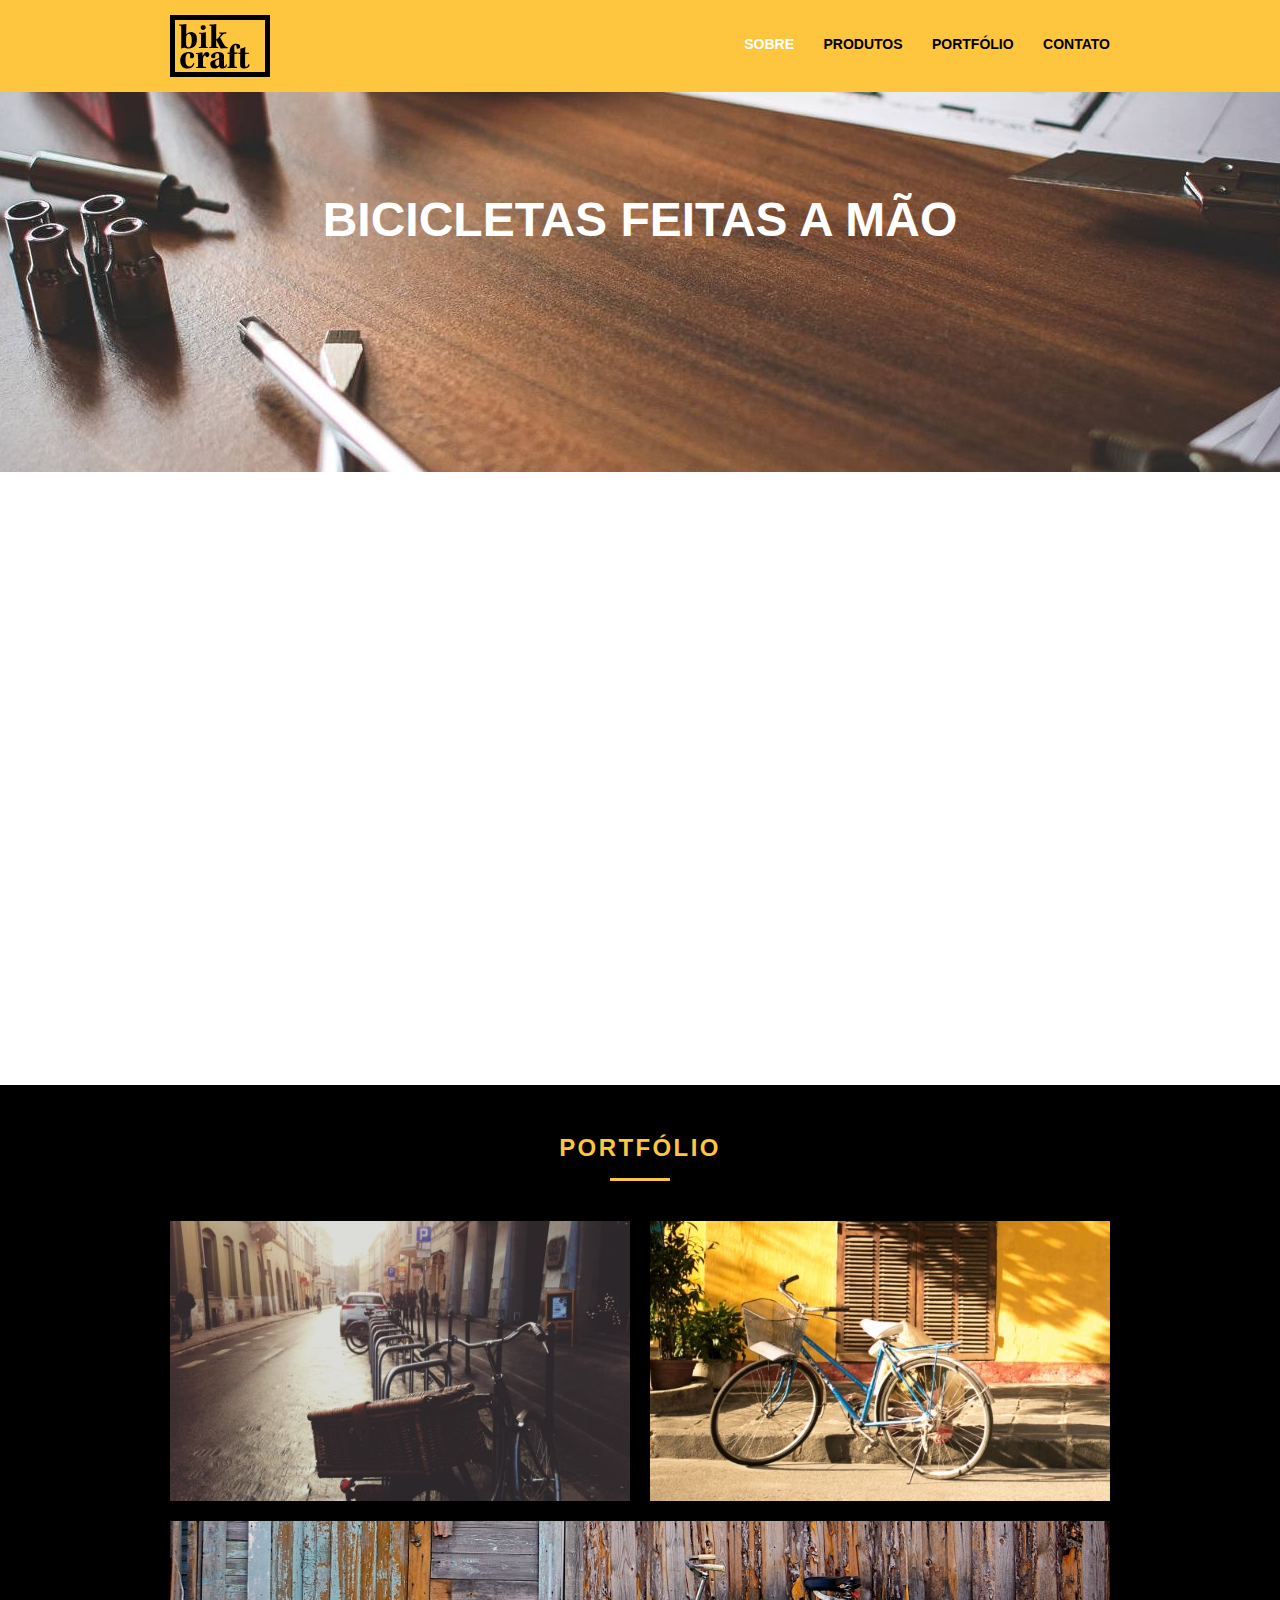
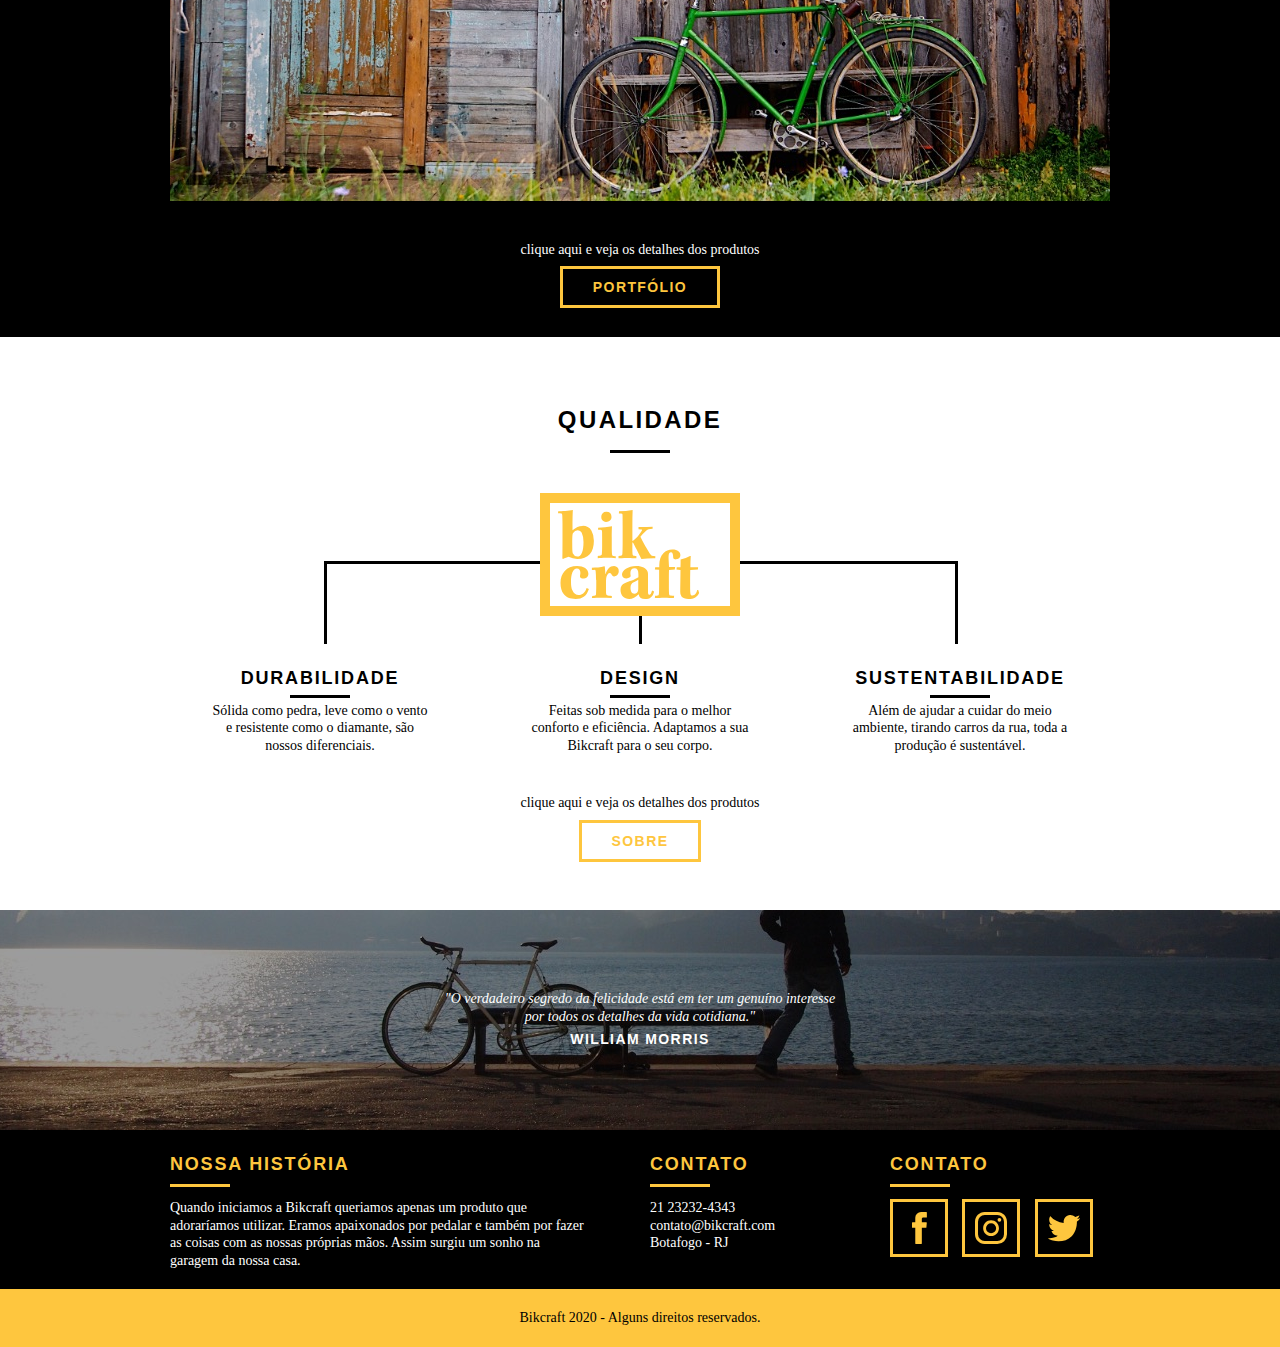
==== commit 0ec33caa: "seo/otimizacao" ====
--- a/index.html
+++ b/index.html
@@ -1,14 +1,23 @@
 <!DOCTYPE html>
-<html lang="en">
+<html lang="pt-BR">
 <head>
     <meta charset="UTF-8">
     <meta name="viewport" content="width=device-width, initial-scale=1.0">
-    <title>Bikcraft</title>
-    <link rel="stylesheet" href="/css/normalize.css">
-    <link rel="stylesheet" href="/css/reset.css">
-    <link rel="stylesheet" href="/css/grid.css">
+    <title>Bikcraft - Bicicletas Personalizadas</title>
+    <meta name="description" content="Compre a sua bicicleta personalizada na Bikcraft.
+     Possuímos modelos Passeio, Retrô e Esportes.">
+
+     <meta property="og:type" content="website">
+     <meta property="og:title" content="Bikcraft - Bicicletas Personalizadas">
+     <meta property="og:description" content="Compre a sua bicicleta personalizada na Bikcraft.
+     Possuímos modelos Passeio, Retrô e Esportes.">
+     <meta property="og:url" content="http://bikcraft.com/">
+     <meta property="og:image" content="http://bikcraft.com/img/og-image.png">
+
+     <link rel="shortcut icon" href="favicon.ico">
+
     <link rel="stylesheet" href="/css/style.css">
-    <link rel="stylesheet" href="/css/responsivo.css">
+
     <script>document.documentElement.classList.add("js")</script>
 </head>
 <body>
@@ -19,7 +28,7 @@
             <a href="index.html" class="grid-4">
                 <img src="img/bikcraft.svg" alt="">
             </a>
-            <nav class="header_menu" class="grid-12">
+            <nav class="header_menu grid-12">
                 <ul>
                     <li><a href="sobre.html" class="active">Sobre</a></li>
                     <li><a href="produtos.html">Produtos</a></li>
@@ -49,21 +58,21 @@
                     <img src="/img/produtos/passeio.svg" alt="">
                 </div>
                 <h3>Passeio</h3>
-                <p>Ainda assim, existem dúvidas a respeito de como a necessidade de renovação.</p>
+                <p>Muito melhor do que passear pela orla a vidros fechados.</p>
             </li>
             <li class="grid-1-3">
                 <div class="produtos_icone">
                     <img src="/img/produtos/esporte.svg" alt="">
                 </div>
                 <h3>Esporte</h3>
-                <p>Ainda assim, existem dúvidas a respeito de como a necessidade de renovação.</p>
+                <p>Mais rápido do que Forrest Gump, ninguém vai pegar você.</p>
             </li>
             <li class="grid-1-3">
                 <div class="produtos_icone">
                     <img src="/img/produtos/retro.svg" alt="">
                 </div>
                 <h3>Retrô</h3>
-                <p>Ainda assim, existem dúvidas a respeito de como a necessidade de renovação.</p>
+                <p>O passado volta para lembrarmos o que devemos fazer no futuro.</p>
             </li>
         </ul>
 
@@ -95,15 +104,15 @@
         <ul class="qualidade_lista">
             <li class="grid-1-3">
                 <h3>Durabilidade</h3>
-                <p>Ainda assim, existem dúvidas a respeito de como a necessidade de renovação renovação renovação</p>
+                <p>Sólida como pedra, leve como o vento e resistente como o diamante, são nossos diferenciais.</p>
             </li>
             <li class="grid-1-3">
                 <h3>Design</h3>
-                <p>Ainda assim, existem dúvidas a respeito de como a necessidade de renovação renovação renovação</p>
+                <p>Feitas sob medida para o melhor conforto e eficiência. Adaptamos a sua Bikcraft para o seu corpo.</p>
             </li>
             <li class="grid-1-3">
                 <h3>Sustentabilidade</h3>
-                <p>Ainda assim, existem dúvidas a respeito de como a necessidade de renovação renovação renovação</p>
+                <p>Além de ajudar a cuidar do meio ambiente, tirando carros da rua, toda a produção é sustentável.</p>
             </li>
         </ul>
         <div class="call">
@@ -124,7 +133,7 @@
             <div class="container">
                 <div class="grid-8 footer_historia">
                     <h3>Nossa História</h3>
-                    <p>O verdadeiro segredo da felicidade está em ter um genuíno interesse por todos os detalhes da vida cotidiana.</p>
+                    <p>Quando iniciamos a Bikcraft queriamos apenas um produto que adoraríamos utilizar. Eramos apaixonados por pedalar e também por fazer as coisas com as nossas próprias mãos. Assim surgiu um sonho na garagem da nossa casa.</p>
                 </div>
 
                 <div class="grid-4 footer_contato">
@@ -156,7 +165,7 @@
         </div>
     </footer>
 
-   
+    <script src="/js/simple-slide.js"></script>
     <script src="/js/simple-anime.js"></script>
     <script src="/js/script.js"></script>
     
--- a/css/style.css
+++ b/css/style.css
@@ -1,436 +1 @@
-/* Estilos Gerais */
-
-body{
-    font-family: Arial, Helvetica, sans-serif;
-}
-
-img{
-    display: block;
-    max-width: 100%;
-}
-
-p{
-    font-family: Georgia, 'Times New Roman', Times, serif;
-    font-size: .875em;
-    line-height: 1.25em;
-}
-
-.btn{
-    border: 3px solid #FEC63E;
-    padding: 10px 30px;
-    color: #FEC63E;
-    font-size: .875em;
-    text-transform: uppercase;
-    font-weight: bold;
-    letter-spacing: .1em;
-}
-
-.btn:hover{
-    color: #FFF;
-    border-color: #FFF;
-}
-
-.btn.btn-preto:hover{
-    color: #000;
-    border-color: #000;
-}
-
-.subtitulo{
-    font-size: 1.5em;
-    line-height: 1.875em;
-    font-weight: bold;
-    letter-spacing: .1em;
-    color: #000;
-    text-transform: uppercase;
-    text-align: center;
-    margin-bottom: 40px;
-}
-
-.subtitulo::after{
-    content: "";
-    display: block;
-    width: 60px;
-    height: 3px;
-    background: #000;
-    margin: 8px auto;
-}
-
-.subtitulo-interno{
-    font-size: 1.5em;
-    line-height: 1.875em;
-    font-weight: bold;
-    letter-spacing: .1em;
-    color: #000;
-    text-transform: uppercase;
-    margin-bottom: 20px;
-}
-
-.subtitulo-interno::after{
-    content: "";
-    display: block;
-    width: 60px;
-    height: 3px;
-    background: #000;
-    margin: 8px 0;
-}
-
-/* Header */
-
-.header{
-    position: fixed;
-    top: 0;
-    width: 100%;
-    background: #FEC63E;
-    padding: 15px 0;
-    z-index: 10;
-}
-
-.header_menu{
-    text-align: right;
-}
-
-.header_menu ul li{
-    display: inline-block;
-    margin-left: 25px;
-    margin-top: 20px;
-}
-
-.header_menu ul li a{
-    color: #000;
-    font-weight: bold;
-    text-transform: uppercase;
-    line-height: 1em;
-    font-size: .875em;
-    padding: 10px 0;
-}
-
-.header_menu ul li a:hover{
-    color: #FFF;
-}
-
-.header_menu ul li a.active{
-    color: #FFF;
-}
-
-/* Introdução */
-
-.introducao{
-    width: 100%;
-    height: 380px;
-    background: url("../img/bg.jpg") no-repeat center;
-    background-size: cover;
-    margin-top: 92px;
-    text-align: center;
-    padding-top: 100px;
-}
-
-.introducao h1{
-    font-size: 3em;
-    color: #FFF;
-    font-weight: bold;
-    text-transform: uppercase;
-}
-
-.quote-externo{
-    max-width: 320px;
-    margin: 0 auto;
-    color: #FFF;
-    margin-bottom: 40px;
-}
-
-.quote-externo p{
-    font-style: italic;
-    padding-bottom: 5px;
-}
-
-.quote-externo cite{
-    font-style: normal;
-    font-weight: bold;
-    font-size: .875em;
-    letter-spacing: .1em;
-}
-
-/* Introdução interna */
-.introducao-interna{
-    width: 100%;
-    margin-top: 92px;
-    height: 160px;
-    color: #FFF;
-    text-align: center;
-    padding-top: 30px;
-}
-
-.introducao-interna h1{
-    font-size: 2.25em;
-    color: #FFF;
-    font-weight: bold;
-    text-transform: uppercase;
-}
-
-.introducao-interna h1::after{
-    content: "";
-    width: 60px;
-    height: 3px;
-    display: block;
-    background: #FFF;
-    margin: 6px auto 10px auto;
-}
-
-/* Produtos */
-.produtos{
-    padding: 60px 0;
-}
-
-.produtos_lista li{
-    background: #FEC63E;
-    text-align: center;
-}
-
-.produtos_lista li h3{
-    font-size: 1.125em;
-    font-weight: bold;
-    line-height: 25px;
-    text-transform: uppercase;
-    letter-spacing: .1em;
-    margin-top: 20px;
-}
-
-.produtos_lista li h3::after{
-    content: "";
-    display: block;
-    width: 60px;
-    height: 3px;
-    background: #000;
-    margin: 4px auto;
-}
-
-.produtos_lista li p{
-    padding: 10px 20px 20px 20px;
-}
-
-.produtos_icone{
-    background: #000;
-    padding: 20px;
-}
-
-.produtos_icone img{
-    margin: 0 auto;
-}
-
-.call{
-    text-align: center;
-    padding-top: 40px;
-    clear: both;
-}
-
-.call p{
-    margin-bottom: 20px;
-}
-
-/* Portfolio */
-.portfolio{
-    width: 100%;
-    background: #000;
-    padding: 40px 0;
-}
-
-.portfolio .subtitulo{
-    color: #FEC63E;
-}
-
-.portfolio .subtitulo::after{
-    background: #FEC63E;
-}
-
-.portfolio_lista li:last-child{
-    margin-top: 20px;
-}
-
-.portfolio .call p{
-    color: #FFF;
-}
-
-/* Qualidade */
-.qualidade{
-    padding: 60px 0;
-}
-
-.qualidade::after{
-    content: "";
-    width: 634px;
-    height: 83px;
-    display: block;
-    background: url(../img/linhas.svg) no-repeat center;
-    position: absolute;
-    top: 224px;
-    right: 162px;
-    z-index: -1;
-}
-
-.qualidade img{
-    margin: 0 auto;
-}
-
-.qualidade_lista{
-    padding-top: 30px;
-    overflow: auto; /* Clear fixe */
-}
-
-.qualidade_lista li{
-    text-align: center;
-    padding: 0 40px;
-}
-
-.qualidade_lista li h3{
-    font-size: 1.125em;
-    font-weight: bold;
-    line-height: 25px;
-    text-transform: uppercase;
-    letter-spacing: .1em;
-    margin-top: 20px;
-}
-
-.qualidade_lista li h3::after{
-    content: "";
-    display: block;
-    width: 60px;
-    height: 3px;
-    background: #000;
-    margin: 4px auto;
-}
-
-/* Quebra */
-
-.quebra{
-    width: 100%;
-    height: 220px;
-    background: url(../img/bg-footer.jpg) no-repeat center center;
-    background-size: cover;
-    text-align: center;
-    padding-top: 80px;
-}
-
-.quebra .quote-externo{
-    max-width: 400px;
-}
-
-/* Footer */
-
-.footer{
-    width: 100%;
-    background: #000;
-    color: #FFF;
-    padding: 20px 0;
-}
-
-.footer h3{
-    font-size: 1.125em;
-    line-height: 1.56em;
-    color: #FEC63E;
-    text-transform: uppercase;
-    letter-spacing: .1em;
-    font-weight: bold;
-}
-
-.footer h3::after{
-    content: "";
-    width: 60px;
-    height: 3px;
-    display: block;
-    background: #FEC63E;
-    margin: 6px 0 12px 0;
-}
-
-.footer_historia{
-    padding-right: 40px;
-}
-
-.footer_contato ul li{
-    font-size: .875em;
-    line-height: 1.25em;
-    font-family: Georgia, 'Times New Roman', Times, serif;
-}
-
-.footer_redes ul li{
-    display: inline-block;
-    margin-right: 10px;
-}
-
-.footer_redes ul li a{
-    border: 3px solid #FEC63E;
-    display: block;
-   padding: 10px;
-}
-
-.footer_redes ul li a:hover{
-    border-color: #FFF;
-}
-
-/* Coppy */
-.coppy{
-    width: 100%;
-    background: #FEC63E;
-    padding: 20px 0;
-}
-
-.coppy p{
-    text-align: center;
-}
-
-/* Slide e animação*/
-.js [data-slide] {
-    position: relative;
-  }
-
-.js [data-slide] > * {
-    position: absolute;
-    top: 0px;
-    opacity: 0;
-  }
-
-.js [data-slide] > .active {
-    position: relative;
-    opacity: 1;
-    transition: opacity 500ms;
-    z-index: 1;
-  }
-  
-.js [data-slide-nav] {
-    display: block;
-    justify-content: center;
-    text-align: center;
-    margin-top: 20px;
-  }
-
-.js [data-slide-nav] > button {
-    display: inline-block;
-    width: 12px;
-    margin: 4px;
-    height: 12px;
-    border: none;
-    padding: 0px;
-    border-radius: 6px;
-    background: #1d1d1d;
-    text-indent: -100px;
-    overflow: hidden;
-  }
-
-.js [data-slide-nav] > button.active {
-    background: #fec454;
-  }
-
-  /* Animações */
-.js [data-anime] {
-    opacity: 0;
-  }
-
-.js .fadeInDown {
-    transform: translate3d(0, -20px, 0);
-  }
-
-.js .anime {
-    opacity: 1;
-    transform: none;
-    transition: transform .8s, transform .8s;
-  }
-
+html{line-height:1.15;-webkit-text-size-adjust:100%}body{margin:0}main{display:block}h1{font-size:2em;margin:.67em 0}hr{box-sizing:content-box;height:0;overflow:visible}pre{font-family:monospace,monospace;font-size:1em}a{background-color:transparent}abbr[title]{border-bottom:none;text-decoration:underline;text-decoration:underline dotted}b,strong{font-weight:bolder}code,kbd,samp{font-family:monospace,monospace;font-size:1em}small{font-size:80%}sub,sup{font-size:75%;line-height:0;position:relative;vertical-align:baseline}sub{bottom:-.25em}sup{top:-.5em}img{border-style:none}button,input,optgroup,select,textarea{font-family:inherit;font-size:100%;line-height:1.15;margin:0}button,input{overflow:visible}button,select{text-transform:none}button,[type="button"],[type="reset"],[type="submit"]{-webkit-appearance:button}button::-moz-focus-inner,[type="button"]::-moz-focus-inner,[type="reset"]::-moz-focus-inner,[type="submit"]::-moz-focus-inner{border-style:none;padding:0}button:-moz-focusring,[type="button"]:-moz-focusring,[type="reset"]:-moz-focusring,[type="submit"]:-moz-focusring{outline:1px dotted ButtonText}fieldset{padding:.35em .75em .625em}legend{box-sizing:border-box;color:inherit;display:table;max-width:100%;padding:0;white-space:normal}progress{vertical-align:baseline}textarea{overflow:auto}[type="checkbox"],[type="radio"]{box-sizing:border-box;padding:0}[type="number"]::-webkit-inner-spin-button,[type="number"]::-webkit-outer-spin-button{height:auto}[type="search"]{-webkit-appearance:textfield;outline-offset:-2px}[type="search"]::-webkit-search-decoration{-webkit-appearance:none}::-webkit-file-upload-button{-webkit-appearance:button;font:inherit}details{display:block}summary{display:list-item}template{display:none}[hidden]{display:none}a{text-decoration:none}ol,ul{list-style:none}html,body,div,span,iframe,h1,h2,h3,h4,h5,h6,p,blockquote,a,em,img,dl,dt,dd,ol,ul,li,fieldset,form,label,legend,article,footer,header,nav,section,main{margin:0;padding:0;border:0;vertical-align:baseline}h1,h2,h3,h4,h5,h6,p,a,ul{font-size:1em;font-weight:400}*,:before,:after{-webkit-box-sizing:border-box;-moz-box-sizing:border-box;box-sizing:border-box}.container{width:960px;margin:0 auto;padding:0;position:relative}.container:after,.container:before{content:" ";display:table}.container:after{clear:both}.grid-1,.grid-2,.grid-3,.grid-4,.grid-5,.grid-6,.grid-7,.grid-8,.grid-9,.grid-10,.grid-11,.grid-12,.grid-13,.grid-14,.grid-15,.grid-16,.grid-1-3{float:left;margin-left:10px;margin-right:10px}.grid-1{width:40px}.grid-2{width:100px}.grid-3{width:160px}.grid-4{width:220px}.grid-5{width:280px}.grid-6{width:340px}.grid-7{width:400px}.grid-8{width:460px}.grid-9{width:520px}.grid-10{width:580px}.grid-11{width:640px}.grid-12{width:700px}.grid-13{width:760px}.grid-14{width:820px}.grid-15{width:880px}.grid-16{width:940px}.grid-1-3{width:300px}@media only screen and (min-width: 788px) and (max-width: 979px){.container{width:768px}.grid-1{width:28px}.grid-2{width:76px}.grid-3{width:124px}.grid-4{width:172px}.grid-5{width:220px}.grid-6{width:268px}.grid-7{width:316px}.grid-8{width:364px}.grid-9{width:412px}.grid-10{width:460px}.grid-11{width:508px}.grid-12{width:556px}.grid-13{width:604px}.grid-14{width:652px}.grid-15{width:700px}.grid-16{width:748px}.grid-1-3{width:236px}}@media only screen and (max-width: 787px){.container{width:300px}.grid-1,.grid-2,.grid-3,.grid-4,.grid-5,.grid-6,.grid-7,.grid-8,.grid-9,.grid-10,.grid-11,.grid-12,.grid-13,.grid-14,.grid-15,.grid-16,.grid-1-3{width:300px;margin-bottom:20px;float:none}}body{font-family:Arial,Helvetica,sans-serif}img{display:block;max-width:100%}p{font-family:Georgia,'Times New Roman',Times,serif;font-size:.875em;line-height:1.25em}.btn{border:3px solid #FEC63E;padding:10px 30px;color:#FEC63E;font-size:.875em;text-transform:uppercase;font-weight:700;letter-spacing:.1em}.btn:hover{color:#FFF;border-color:#FFF}.btn.btn-preto:hover{color:#000;border-color:#000}.subtitulo{font-size:1.5em;line-height:1.875em;font-weight:700;letter-spacing:.1em;color:#000;text-transform:uppercase;text-align:center;margin-bottom:40px}.subtitulo::after{content:"";display:block;width:60px;height:3px;background:#000;margin:8px auto}.subtitulo-interno{font-size:1.5em;line-height:1.875em;font-weight:700;letter-spacing:.1em;color:#000;text-transform:uppercase;margin-bottom:20px}.subtitulo-interno::after{content:"";display:block;width:60px;height:3px;background:#000;margin:8px 0}.header{position:fixed;top:0;width:100%;background:#FEC63E;padding:15px 0;z-index:10}.header_menu{text-align:right}.header_menu ul li{display:inline-block;margin-left:25px;margin-top:20px}.header_menu ul li a{color:#000;font-weight:700;text-transform:uppercase;line-height:1em;font-size:.875em;padding:10px 0}.header_menu ul li a:hover{color:#FFF}.header_menu ul li a.active{color:#FFF}.introducao{width:100%;height:380px;background:url(../img/bg.jpg) no-repeat center;background-size:cover;margin-top:92px;text-align:center;padding-top:100px}.introducao h1{font-size:3em;color:#FFF;font-weight:700;text-transform:uppercase}.quote-externo{max-width:320px;margin:0 auto;color:#FFF;margin-bottom:40px}.quote-externo p{font-style:italic;padding-bottom:5px}.quote-externo cite{font-style:normal;font-weight:700;font-size:.875em;letter-spacing:.1em}.introducao-interna{width:100%;margin-top:92px;height:160px;color:#FFF;text-align:center;padding-top:30px}.introducao-interna h1{font-size:2.25em;color:#FFF;font-weight:700;text-transform:uppercase}.introducao-interna h1::after{content:"";width:60px;height:3px;display:block;background:#FFF;margin:6px auto 10px}.produtos{padding:60px 0}.produtos_lista li{background:#FEC63E;text-align:center}.produtos_lista li h3{font-size:1.125em;font-weight:700;line-height:25px;text-transform:uppercase;letter-spacing:.1em;margin-top:20px}.produtos_lista li h3::after{content:"";display:block;width:60px;height:3px;background:#000;margin:4px auto}.produtos_lista li p{padding:10px 20px 20px}.produtos_icone{background:#000;padding:20px}.produtos_icone img{margin:0 auto}.call{text-align:center;padding-top:40px;clear:both}.call p{margin-bottom:20px}.portfolio{width:100%;background:#000;padding:40px 0}.portfolio .subtitulo{color:#FEC63E}.portfolio .subtitulo::after{background:#FEC63E}.portfolio_lista li:last-child{margin-top:20px}.portfolio .call p{color:#FFF}.qualidade{padding:60px 0}.qualidade::after{content:"";width:634px;height:83px;display:block;background:url(../img/linhas.svg) no-repeat center;position:absolute;top:224px;right:162px;z-index:-1}.qualidade img{margin:0 auto}.qualidade_lista{padding-top:30px;overflow:auto}.qualidade_lista li{text-align:center;padding:0 40px}.qualidade_lista li h3{font-size:1.125em;font-weight:700;line-height:25px;text-transform:uppercase;letter-spacing:.1em;margin-top:20px}.qualidade_lista li h3::after{content:"";display:block;width:60px;height:3px;background:#000;margin:4px auto}.quebra{width:100%;height:220px;background:url(../img/bg-footer.jpg) no-repeat center center;background-size:cover;text-align:center;padding-top:80px}.quebra .quote-externo{max-width:400px}.footer{width:100%;background:#000;color:#FFF;padding:20px 0}.footer h3{font-size:1.125em;line-height:1.56em;color:#FEC63E;text-transform:uppercase;letter-spacing:.1em;font-weight:700}.footer h3::after{content:"";width:60px;height:3px;display:block;background:#FEC63E;margin:6px 0 12px}.footer_historia{padding-right:40px}.footer_contato ul li{font-size:.875em;line-height:1.25em;font-family:Georgia,'Times New Roman',Times,serif}.footer_redes ul li{display:inline-block;margin-right:10px}.footer_redes ul li a{border:3px solid #FEC63E;display:block;padding:10px}.footer_redes ul li a:hover{border-color:#FFF}.coppy{width:100%;background:#FEC63E;padding:20px 0}.coppy p{text-align:center}.js [data-slide]{position:relative}.js [data-slide] > *{position:absolute;top:0;opacity:0}.js [data-slide] > .active{position:relative;opacity:1;transition:opacity 500ms;z-index:1}.js [data-slide-nav]{display:block;justify-content:center;text-align:center;margin-top:20px}.js [data-slide-nav] > button{display:inline-block;width:12px;margin:4px;height:12px;border:none;padding:0;border-radius:6px;background:#1d1d1d;text-indent:-100px;overflow:hidden}.js [data-slide-nav] > button.active{background:#fec454}.js [data-anime]{opacity:0}.js .fadeInDown{transform:translate3d(0,-20px,0)}.js .anime{opacity:1;transform:none;transition:transform .8s,transform .8s}.nao-aparece{visibility:hidden;height:0;position:absolute}#form-erro{color:red}#form-sucesso{color:green}.interna_sobre{background:url(../img/bg-sobre.jpg) no-repeat center;background-size:cover}.missao-sobre{padding-top:60px}.missao-sobre p{font-size:1.125em;line-height:25px;margin-bottom:1em;padding-right:60px}.missao-sobre ul li{font-family:Georgia,'Times New Roman',Times,serif;font-size:1.125em;line-height:30px}.foto-equipe{padding-top:20px}.interna_produtos{background:url(../img/bg-produtos.jpg) no-repeat center;background-size:cover}.produtos_item{padding-top:60px}.produtos_item h2{font-size:2.25em;text-transform:uppercase;letter-spacing:.1em;font-weight:700;position:relative;top:-170px;text-align:center;color:#FFF;margin-bottom:-56px}.produtos_item h2::before{content:"";width:60px;height:3px;display:block;background:#FFF;margin:6px auto 10px}.produtos_item h2::after{content:"";width:60px;height:3px;display:block;background:#FFF;margin:6px auto 10px}.produto-icone{background:#000;padding:70px 0}.produto-icone img{margin:0 auto}.produto_info{background:#000}.produto_info p{color:#FFF;font-size:1.125em;line-height:25px;height:180px;padding:30px 40px}.produto_info ul li{background:#FEC63E;text-transform:uppercase;font-size:1.125em;line-height:20px;float:left;width:229px;height:49px;text-align:center;padding-top:16px;font-weight:700}.produto_info ul li:nth-child(1),.produto_info ul li:nth-child(2){margin-bottom:2px}.produto_info ul li:nth-child(even){margin-left:2px}.orcamento-produto{background:#000;width:100%;margin-top:60px;padding-bottom:40px}.orcamento-produto h2{color:#FEC63E;padding-top:40px}.orcamento-produto h2:after{background:#FEC63E}.form-produto{padding-right:60px}.form-produto label{display:block;color:#FFF;font-family:Georgia,'Times New Roman',Times,serif;font-size:1.125em;line-height:25px;margin-bottom:4px}.form-produto input{display:block;width:100%;border:4px solid #FEC63E;background:none;color:#FFF;padding:7px 10px;margin-bottom:10px;outline:none;font-size:.875em;font-family:Georgia,'Times New Roman',Times,serif}.form-produto textarea{display:block;width:100%;height:120px;border:4px solid #FEC63E;background:none;color:#FFF;padding:7px 0;margin-bottom:20px;outline:none;font-size:.875em;font-family:Georgia,'Times New Roman',Times,serif}.form-produto button{background:none;padding:7px 40px}.orcamento_dados{color:#FFF}.orcamento_dados h3{font-size:1.125em;color:#FEC63E;text-transform:uppercase;line-height:25px;font-weight:700}.orcamento_dados span{display:block;font-size:1.125em;font-family:Georgia,'Times New Roman',Times,serif;line-height:30px}.dados_email{margin-bottom:40px}.orcamento_dados ul{padding-right:60px}.orcamento_dados ul li{font-family:Georgia,'Times New Roman',Times,serif;font-size:.875em;padding:10px 15px}.orcamento_dados ul li:nth-child(odd){background:#1d1d1d}.orcamento_dados p{margin:8px}.interna_portfolio{background:url(../img/bg-portfolio.jpg) no-repeat center;background-size:cover}.quote_cliente{padding:60px 0;max-width:460px;margin:0 auto}.quote_cliente p{text-align:center;font-family:Georgia,'Times New Roman',Times,serif;font-size:1.125em;line-height:25px;font-style:italic;margin-bottom:20px}.quote_cliente cite{font-weight:700;font-size:1.125em;float:right;font-style:normal}.interna_contato{background:url(../img/bg-contato.jpg) no-repeat center;background-size:cover}.orcamento{background:#FFF;width:100%;margin-top:60px;padding-bottom:40px}.orcamento h2{color:#FEC63E;padding-top:40px}.orcamento h2:after{background:#FEC63E}.form{padding-right:60px}.form label{display:block;color:#000;font-family:Georgia,'Times New Roman',Times,serif;font-size:1.125em;line-height:25px;margin-bottom:4px}.form input{display:block;width:100%;border:4px solid #FEC63E;background:none;color:#000;padding:7px 10px;margin-bottom:10px;outline:none;font-size:.875em;font-family:Georgia,'Times New Roman',Times,serif}.form textarea{display:block;width:100%;height:120px;border:4px solid #FEC63E;background:none;color:#000;padding:7px 0;margin-bottom:20px;outline:none;font-size:.875em;font-family:Georgia,'Times New Roman',Times,serif}.form button{background:none;padding:7px 40px}.contato_dados{color:#000}.contato_dados h3{font-size:1.125em;color:#FEC63E;text-transform:uppercase;line-height:25px;font-weight:700}.contato_dados span{display:block;font-size:1.125em;font-family:Georgia,'Times New Roman',Times,serif;line-height:30px}.footer_redes_dados{margin-top:10px}.footer_redes_dados ul li{display:inline-block;margin-right:10px}.footer_redes_dados ul li a{border:3px solid #FEC63E;display:block;padding:10px}.footer_redes_dados ul li a:hover{border-color:#000}.dados_email{margin-bottom:40px}.dados_rua{margin-bottom:40px}.mapa img{margin-bottom:60px}@media only screen and (min-width: 788px) and (max-width: 979px){.qualidade::after{right:66px}.qualidade_lista li{padding:0 10px}.produtos_item h2{top:-150px;margin-bottom:-56px}.produto-icone{padding:41px 0}.produto_info p{font-size:.875em;line-height:20px;height:122px;padding:20px 30px}.produto_info ul li{width:181px}.footer_redes ul li a{border:3px solid #FEC63E;display:block;padding:6px}.footer_redes ul li a img{width:26px;height:26px}}@media only screen and (max-width: 787px){.header{position:relative}.header img{margin:0 auto}.header_menu{text-align:center}.header_menu ul li{margin:5px}.header_menu ul li a{border:4px solid #000;width:136px;display:block;float:left}.header_menu ul li a:hover{border-color:#FFF}.header_menu ul li a.active{border-color:#FFF}.introducao{margin-top:0;padding-top:50px;background:url(../img/bg-mobile.jpg) no-repeat center;background-size:cover}.introducao h1{font-size:2.25em}.introducao-interna{margin-top:0}.call{padding-top:10px}.qualidade::after{display:none}.missao-sobre p{padding-right:0;font-size:.875em;line-height:20px}.subtitulo-interno ul li{font-size:.875em;line-height:25px}.produtos_item h2{top:-100px;margin-bottom:-68px}.produto-icone{padding:41px 0}.produto_info p{font-size:.875em;line-height:20px;height:auto;padding:20px 30px}.produto_info ul li{width:149px;font-size:.875em;line-height:20px;padding-top:14px}.form{padding-right:0}.orcamento_dados ul{padding-right:0}.form{padding-right:0;margin-bottom:40px}}